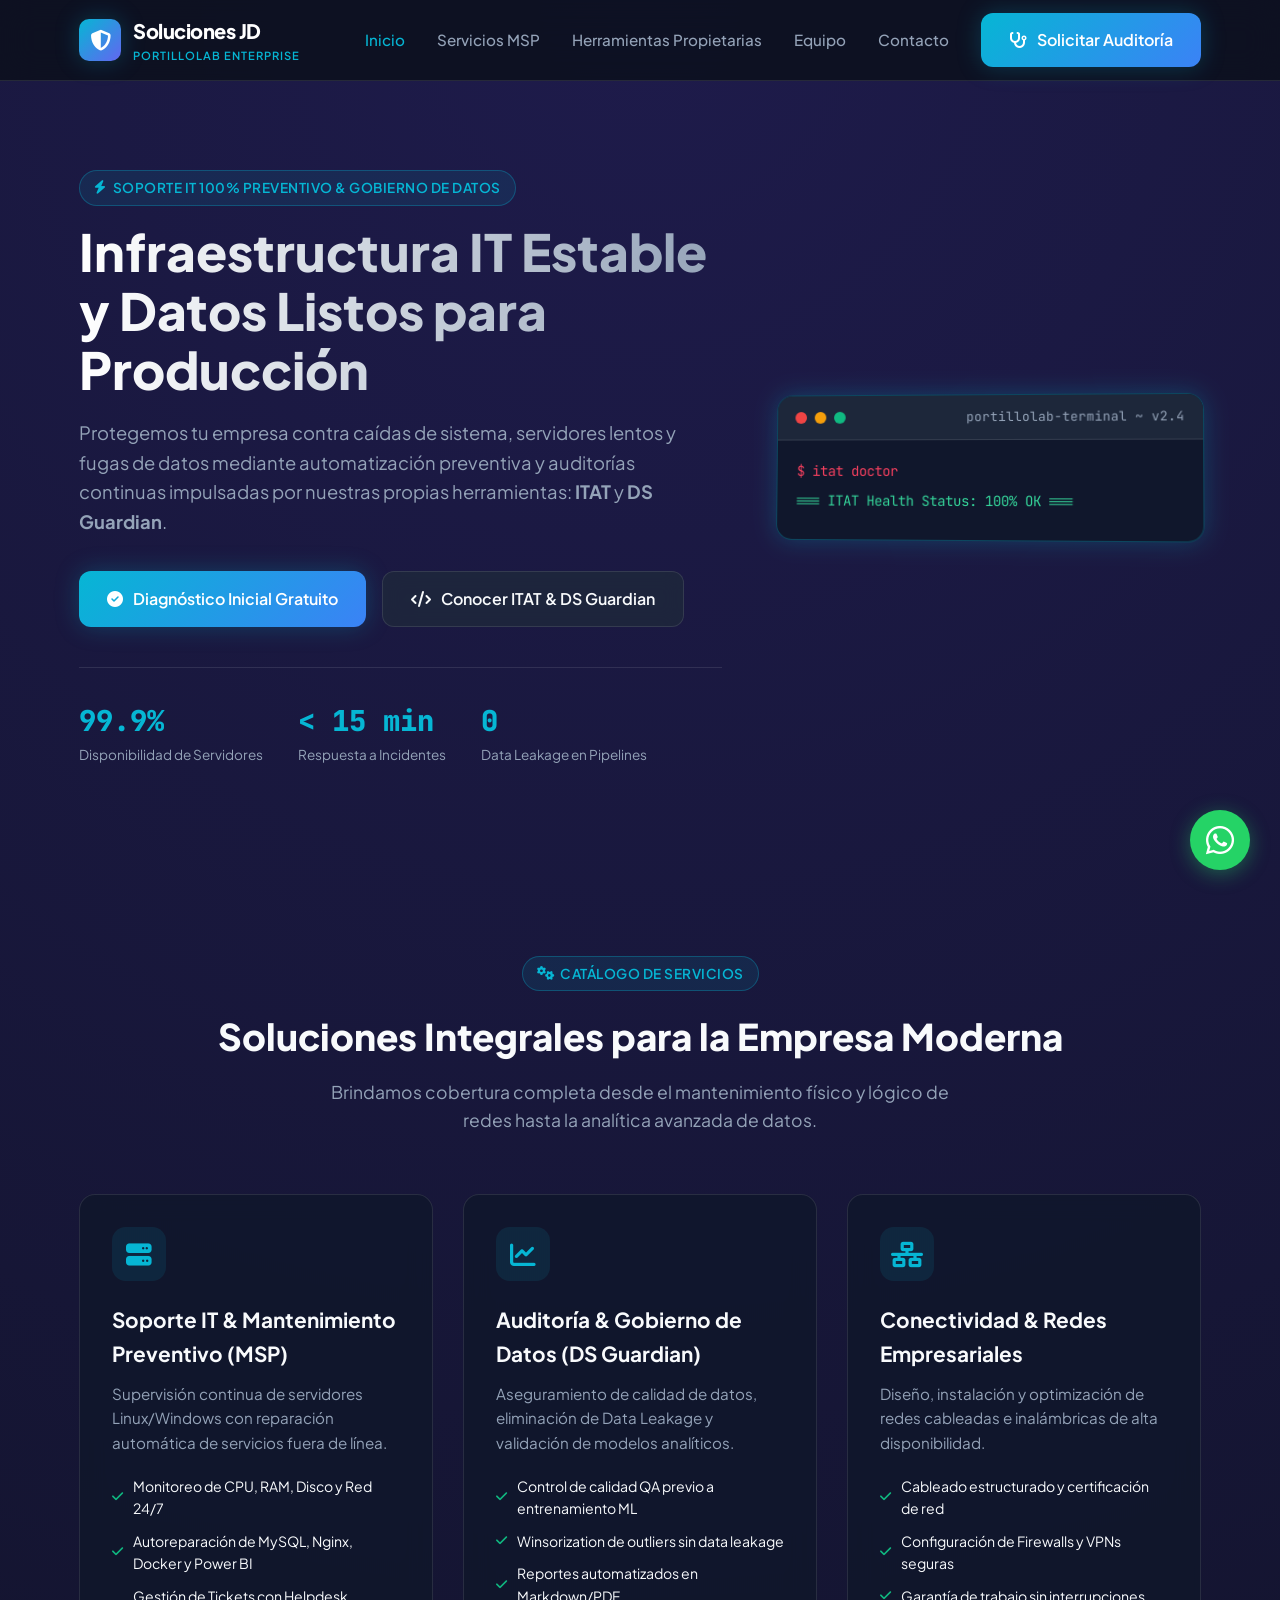
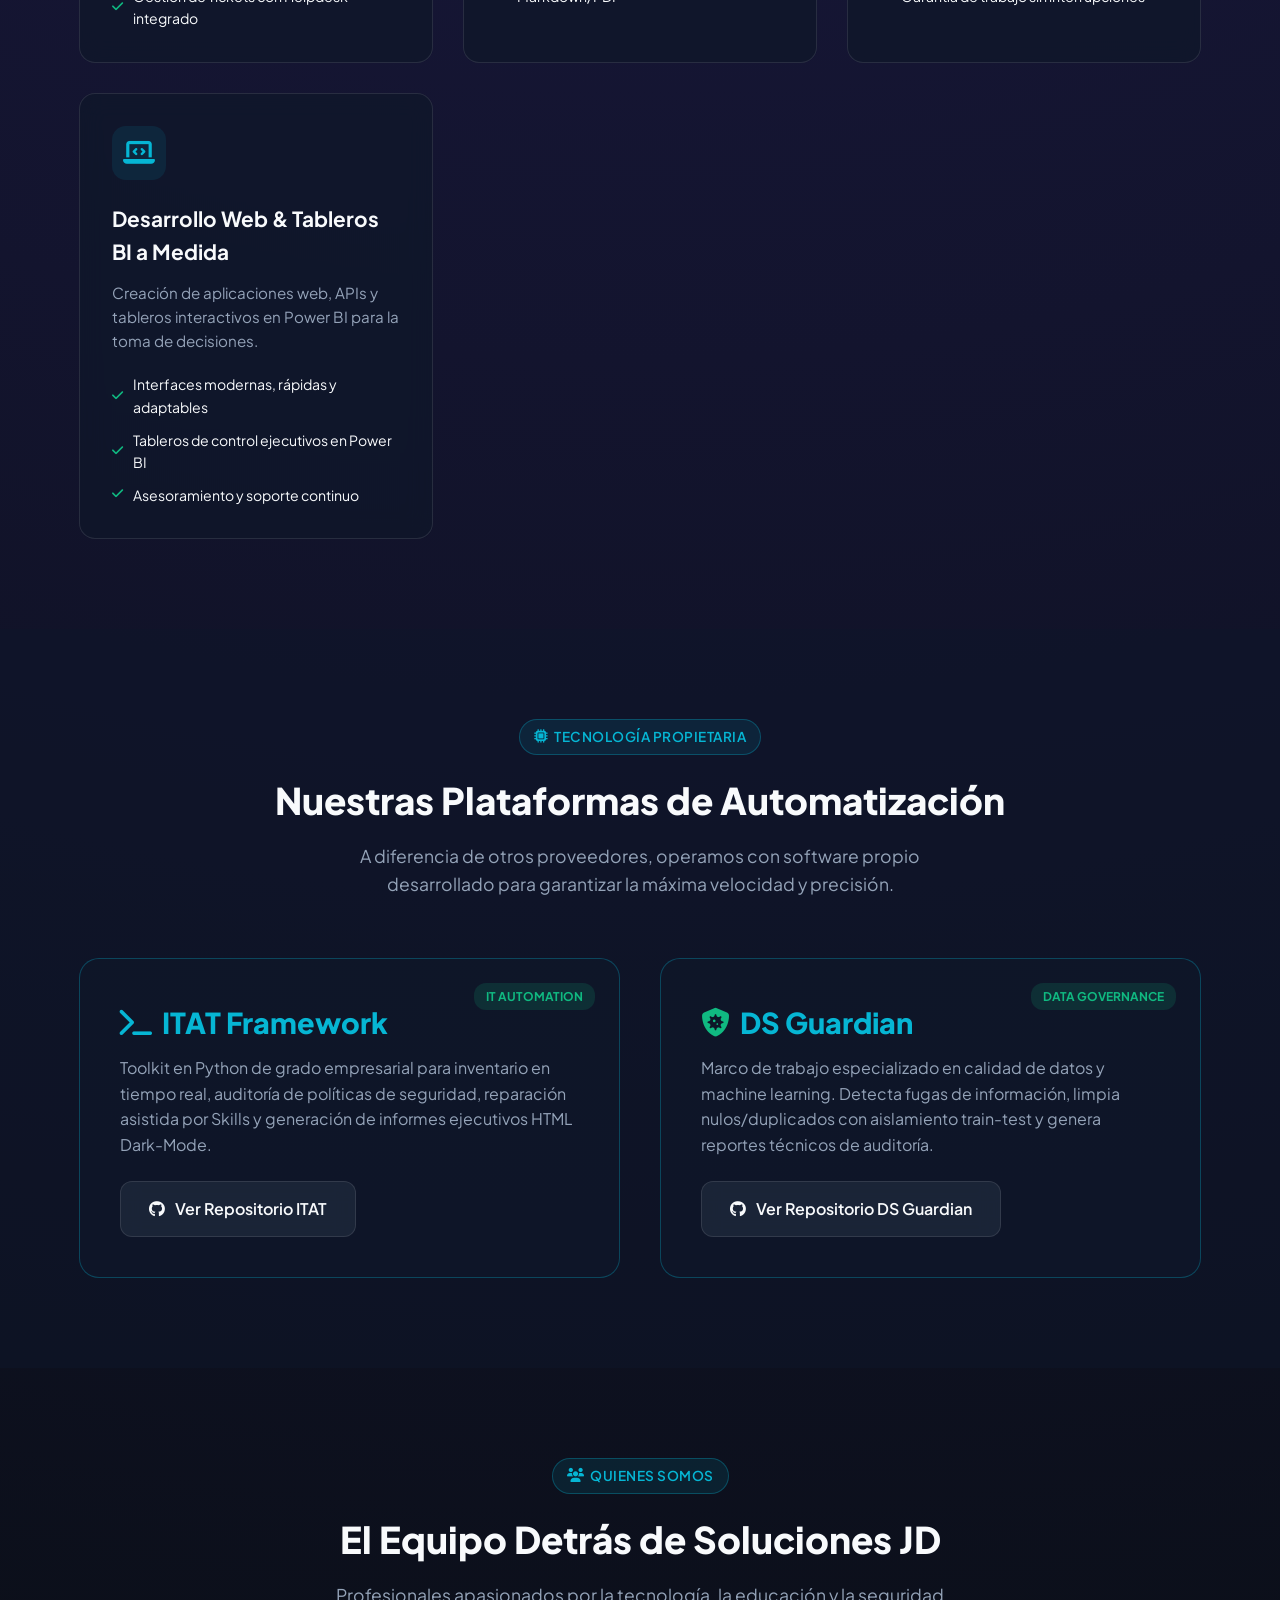
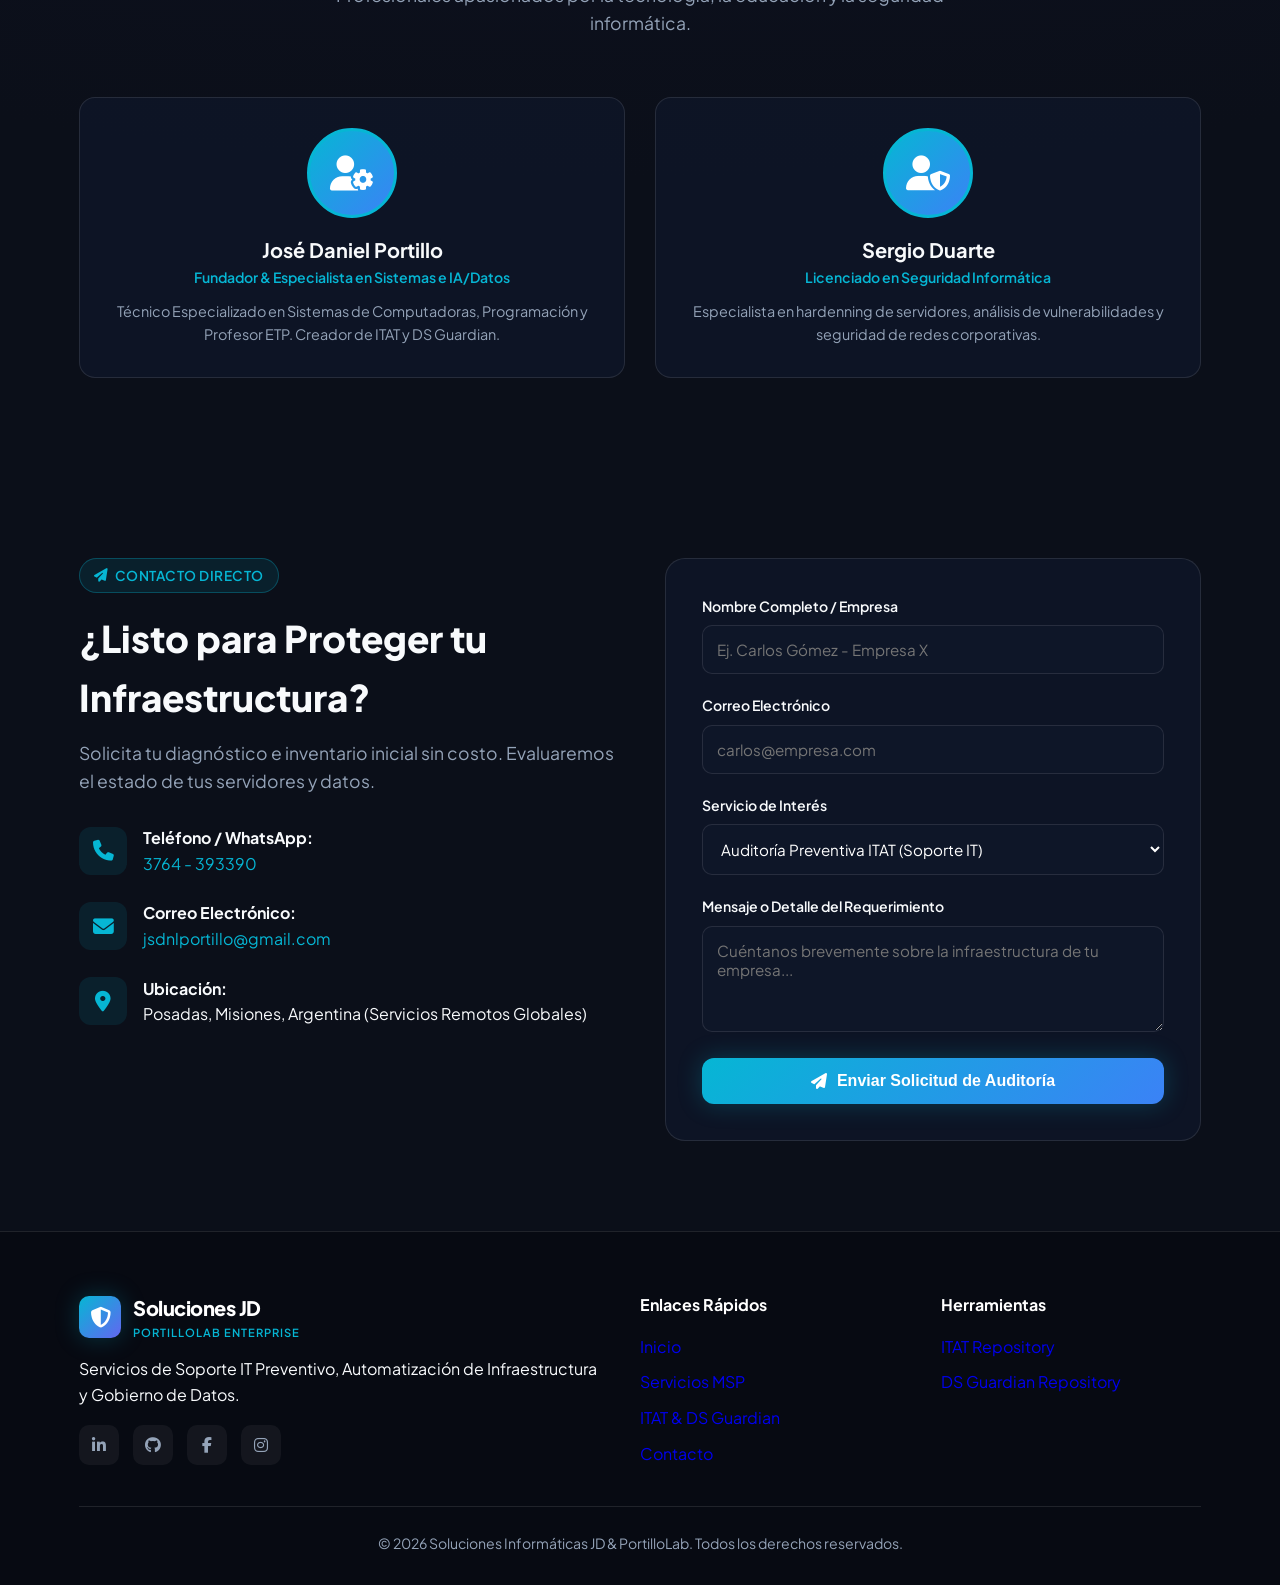
==== index.html @ 39106013 "feat: complete modern redesign for Soluciones JD & PortilloLab featuring ITAT & DS Guardian" ====
<!DOCTYPE html>
<html lang="es">

<head>
  <meta charset="utf-8">
  <meta name="viewport" content="width=device-width, initial-scale=1.0">
  <title>Soluciones Informáticas JD & PortilloLab | Soporte IT, Automatización y Datos</title>
  <meta name="description" content="Servicios profesionales de soporte IT preventivo, auditoría de infraestructura y gobierno de datos. Creadores de ITAT y DS Guardian.">
  <link rel="icon" type="image/x-icon" href="favicon_1.ico">
  <link rel="stylesheet" href="https://cdnjs.cloudflare.com/ajax/libs/font-awesome/6.5.1/css/all.min.css">
  <link rel="stylesheet" href="style.css">
  <script src="main.js" defer></script>
</head>

<body>

  <!-- Header & Glass Navigation -->
  <header>
    <div class="container nav-container">
      <a href="#" class="logo" id="logoLink">
        <div class="logo-icon"><i class="fa-solid fa-shield-halved"></i></div>
        <div class="logo-text">
          <span class="logo-title">Soluciones JD</span>
          <span class="logo-subtitle">PortilloLab Enterprise</span>
        </div>
      </a>

      <button class="nav-toggle" id="navToggle" aria-label="Abrir Menú">
        <i class="fa-solid fa-bars"></i>
      </button>

      <ul class="nav-menu" id="navMenu">
        <li><a href="#inicio" class="nav-link active" id="navInicio">Inicio</a></li>
        <li><a href="#servicios" class="nav-link" id="navServicios">Servicios MSP</a></li>
        <li><a href="#herramientas" class="nav-link" id="navHerramientas">Herramientas Propietarias</a></li>
        <li><a href="#nosotros" class="nav-link" id="navNosotros">Equipo</a></li>
        <li><a href="#contacto" class="nav-link" id="navContacto">Contacto</a></li>
        <li><a href="#contacto" class="btn btn-primary" id="navCTA"><i class="fa-solid fa-stethoscope"></i> Solicitar Auditoría</a></li>
      </ul>
    </div>
  </header>

  <!-- Hero Section -->
  <section id="inicio" class="hero">
    <div class="container hero-grid">
      <div>
        <div class="badge"><i class="fa-solid fa-bolt"></i> Soporte IT 100% Preventivo & Gobierno de Datos</div>
        <h1 class="hero-title">Infraestructura IT Estable y Datos Listos para Producción</h1>
        <p class="hero-subtitle">
          Protegemos tu empresa contra caídas de sistema, servidores lentos y fugas de datos mediante automatización preventiva y auditorías continuas impulsadas por nuestras propias herramientas: <strong>ITAT</strong> y <strong>DS Guardian</strong>.
        </p>

        <div class="hero-cta">
          <a href="#contacto" class="btn btn-primary" id="heroBtnAudit">
            <i class="fa-solid fa-circle-check"></i> Diagnóstico Inicial Gratuito
          </a>
          <a href="#herramientas" class="btn btn-secondary" id="heroBtnTools">
            <i class="fa-solid fa-code"></i> Conocer ITAT & DS Guardian
          </a>
        </div>

        <div class="hero-stats">
          <div class="stat-item">
            <span class="stat-number">99.9%</span>
            <span class="stat-label">Disponibilidad de Servidores</span>
          </div>
          <div class="stat-item">
            <span class="stat-number">&lt; 15 min</span>
            <span class="stat-label">Respuesta a Incidentes</span>
          </div>
          <div class="stat-item">
            <span class="stat-number">0</span>
            <span class="stat-label">Data Leakage en Pipelines</span>
          </div>
        </div>
      </div>

      <!-- Live Terminal / Console Card Preview -->
      <div class="console-card">
        <div class="console-header">
          <div class="console-btn btn-red"></div>
          <div class="console-btn btn-yellow"></div>
          <div class="console-btn btn-green"></div>
          <span class="console-title">portillolab-terminal ~ v2.4</span>
        </div>
        <div class="console-body" id="consoleBody">
          <!-- Dynamic Terminal Content via main.js -->
        </div>
      </div>
    </div>
  </section>

  <!-- Services Section -->
  <section id="servicios" class="section">
    <div class="container">
      <div class="section-header text-center">
        <div class="badge"><i class="fa-solid fa-gears"></i> Catálogo de Servicios</div>
        <h2 class="section-title">Soluciones Integrales para la Empresa Moderna</h2>
        <p class="section-subtitle">Brindamos cobertura completa desde el mantenimiento físico y lógico de redes hasta la analítica avanzada de datos.</p>
      </div>

      <div class="services-grid">
        <!-- Service 1 -->
        <div class="service-card" id="cardMSP">
          <div class="service-icon"><i class="fa-solid fa-server"></i></div>
          <h3 class="service-title">Soporte IT & Mantenimiento Preventivo (MSP)</h3>
          <p class="service-desc">Supervisión continua de servidores Linux/Windows con reparación automática de servicios fuera de línea.</p>
          <ul class="service-features">
            <li><i class="fa-solid fa-check"></i> Monitoreo de CPU, RAM, Disco y Red 24/7</li>
            <li><i class="fa-solid fa-check"></i> Autoreparación de MySQL, Nginx, Docker y Power BI</li>
            <li><i class="fa-solid fa-check"></i> Gestión de Tickets con Helpdesk integrado</li>
          </ul>
        </div>

        <!-- Service 2 -->
        <div class="service-card" id="cardData">
          <div class="service-icon"><i class="fa-solid fa-chart-line"></i></div>
          <h3 class="service-title">Auditoría & Gobierno de Datos (DS Guardian)</h3>
          <p class="service-desc">Aseguramiento de calidad de datos, eliminación de Data Leakage y validación de modelos analíticos.</p>
          <ul class="service-features">
            <li><i class="fa-solid fa-check"></i> Control de calidad QA previo a entrenamiento ML</li>
            <li><i class="fa-solid fa-check"></i> Winsorization de outliers sin data leakage</li>
            <li><i class="fa-solid fa-check"></i> Reportes automatizados en Markdown/PDF</li>
          </ul>
        </div>

        <!-- Service 3 -->
        <div class="service-card" id="cardNet">
          <div class="service-icon"><i class="fa-solid fa-network-wired"></i></div>
          <h3 class="service-title">Conectividad & Redes Empresariales</h3>
          <p class="service-desc">Diseño, instalación y optimización de redes cableadas e inalámbricas de alta disponibilidad.</p>
          <ul class="service-features">
            <li><i class="fa-solid fa-check"></i> Cableado estructurado y certificación de red</li>
            <li><i class="fa-solid fa-check"></i> Configuración de Firewalls y VPNs seguras</li>
            <li><i class="fa-solid fa-check"></i> Garantía de trabajo sin interrupciones</li>
          </ul>
        </div>

        <!-- Service 4 -->
        <div class="service-card" id="cardDev">
          <div class="service-icon"><i class="fa-solid fa-laptop-code"></i></div>
          <h3 class="service-title">Desarrollo Web & Tableros BI a Medida</h3>
          <p class="service-desc">Creación de aplicaciones web, APIs y tableros interactivos en Power BI para la toma de decisiones.</p>
          <ul class="service-features">
            <li><i class="fa-solid fa-check"></i> Interfaces modernas, rápidas y adaptables</li>
            <li><i class="fa-solid fa-check"></i> Tableros de control ejecutivos en Power BI</li>
            <li><i class="fa-solid fa-check"></i> Asesoramiento y soporte continuo</li>
          </ul>
        </div>
      </div>
    </div>
  </section>

  <!-- Frameworks / Proprietary Tools Showcase -->
  <section id="herramientas" class="section tools-showcase">
    <div class="container">
      <div class="section-header text-center">
        <div class="badge"><i class="fa-solid fa-microchip"></i> Tecnología Propietaria</div>
        <h2 class="section-title">Nuestras Plataformas de Automatización</h2>
        <p class="section-subtitle">A diferencia de otros proveedores, operamos con software propio desarrollado para garantizar la máxima velocidad y precisión.</p>
      </div>

      <div class="tools-grid">
        <!-- Tool 1: ITAT -->
        <div class="tool-box" id="boxITAT">
          <span class="tool-badge">IT Automation</span>
          <h3 class="tool-title"><i class="fa-solid fa-terminal text-cyan"></i> ITAT Framework</h3>
          <p class="tool-desc">Toolkit en Python de grado empresarial para inventario en tiempo real, auditoría de políticas de seguridad, reparación asistida por Skills y generación de informes ejecutivos HTML Dark-Mode.</p>
          <a href="https://github.com/PortilloLab/it-automation-toolkit" target="_blank" class="btn btn-secondary" id="btnGithubITAT">
            <i class="fa-brands fa-github"></i> Ver Repositorio ITAT
          </a>
        </div>

        <!-- Tool 2: DS Guardian -->
        <div class="tool-box" id="boxDSGuardian">
          <span class="tool-badge">Data Governance</span>
          <h3 class="tool-title"><i class="fa-solid fa-shield-virus text-emerald"></i> DS Guardian</h3>
          <p class="tool-desc">Marco de trabajo especializado en calidad de datos y machine learning. Detecta fugas de información, limpia nulos/duplicados con aislamiento train-test y genera reportes técnicos de auditoría.</p>
          <a href="https://github.com/PortilloLab/ds_guardian" target="_blank" class="btn btn-secondary" id="btnGithubDSG">
            <i class="fa-brands fa-github"></i> Ver Repositorio DS Guardian
          </a>
        </div>
      </div>
    </div>
  </section>

  <!-- Team Section -->
  <section id="nosotros" class="section">
    <div class="container">
      <div class="section-header text-center">
        <div class="badge"><i class="fa-solid fa-users"></i> Quienes Somos</div>
        <h2 class="section-title">El Equipo Detrás de Soluciones JD</h2>
        <p class="section-subtitle">Profesionales apasionados por la tecnología, la educación y la seguridad informática.</p>
      </div>

      <div class="team-grid">
        <!-- Member 1 -->
        <div class="team-card" id="teamJose">
          <div class="team-avatar"><i class="fa-solid fa-user-gear"></i></div>
          <h3 class="team-name">José Daniel Portillo</h3>
          <p class="team-role">Fundador & Especialista en Sistemas e IA/Datos</p>
          <p class="team-bio">Técnico Especializado en Sistemas de Computadoras, Programación y Profesor ETP. Creador de ITAT y DS Guardian.</p>
        </div>

        <!-- Member 2 -->
        <div class="team-card" id="teamSergio">
          <div class="team-avatar"><i class="fa-solid fa-user-shield"></i></div>
          <h3 class="team-name">Sergio Duarte</h3>
          <p class="team-role">Licenciado en Seguridad Informática</p>
          <p class="team-bio">Especialista en hardenning de servidores, análisis de vulnerabilidades y seguridad de redes corporativas.</p>
        </div>
      </div>
    </div>
  </section>

  <!-- Contact Section -->
  <section id="contacto" class="section">
    <div class="container">
      <div class="contact-grid">
        <div>
          <div class="badge"><i class="fa-solid fa-paper-plane"></i> Contacto Directo</div>
          <h2 class="section-title">¿Listo para Proteger tu Infraestructura?</h2>
          <p class="section-subtitle" style="text-align: left;">Solicita tu diagnóstico e inventario inicial sin costo. Evaluaremos el estado de tus servidores y datos.</p>

          <div class="contact-info-list">
            <div class="contact-info-item">
              <div class="contact-icon"><i class="fa-solid fa-phone"></i></div>
              <div>
                <strong>Teléfono / WhatsApp:</strong>
                <p class="text-cyan">3764 - 393390</p>
              </div>
            </div>

            <div class="contact-info-item">
              <div class="contact-icon"><i class="fa-solid fa-envelope"></i></div>
              <div>
                <strong>Correo Electrónico:</strong>
                <p class="text-cyan">jsdnlportillo@gmail.com</p>
              </div>
            </div>

            <div class="contact-info-item">
              <div class="contact-icon"><i class="fa-solid fa-location-dot"></i></div>
              <div>
                <strong>Ubicación:</strong>
                <p class="text-muted">Posadas, Misiones, Argentina (Servicios Remotos Globales)</p>
              </div>
            </div>
          </div>
        </div>

        <!-- Contact Form -->
        <div class="contact-form">
          <form id="auditForm">
            <div class="form-group">
              <label for="formName" class="form-label">Nombre Completo / Empresa</label>
              <input type="text" id="formName" class="form-input" placeholder="Ej. Carlos Gómez - Empresa X" required>
            </div>

            <div class="form-group">
              <label for="formEmail" class="form-label">Correo Electrónico</label>
              <input type="email" id="formEmail" class="form-input" placeholder="carlos@empresa.com" required>
            </div>

            <div class="form-group">
              <label for="formService" class="form-label">Servicio de Interés</label>
              <select id="formService" class="form-select">
                <option value="Auditoría Preventiva ITAT">Auditoría Preventiva ITAT (Soporte IT)</option>
                <option value="Auditoría de Datos DS Guardian">Auditoría & Gobierno de Datos (DS Guardian)</option>
                <option value="Conectividad y Redes">Conectividad, Firewalls y Redes</option>
                <option value="Desarrollo Web / Power BI">Desarrollo Web / Tableros Power BI</option>
              </select>
            </div>

            <div class="form-group">
              <label for="formMessage" class="form-label">Mensaje o Detalle del Requerimiento</label>
              <textarea id="formMessage" class="form-textarea" rows="4" placeholder="Cuéntanos brevemente sobre la infraestructura de tu empresa..."></textarea>
            </div>

            <button type="submit" class="btn btn-primary" style="width: 100%;" id="btnSubmitForm">
              <i class="fa-solid fa-paper-plane"></i> Enviar Solicitud de Auditoría
            </button>
            <div id="formResponse" style="display: none;"></div>
          </form>
        </div>
      </div>
    </div>
  </section>

  <!-- Footer -->
  <footer>
    <div class="container">
      <div class="footer-grid">
        <div>
          <div class="logo" style="margin-bottom: 14px;">
            <div class="logo-icon"><i class="fa-solid fa-shield-halved"></i></div>
            <div class="logo-text">
              <span class="logo-title">Soluciones JD</span>
              <span class="logo-subtitle">PortilloLab Enterprise</span>
            </div>
          </div>
          <p class="text-muted">Servicios de Soporte IT Preventivo, Automatización de Infraestructura y Gobierno de Datos.</p>
          <div class="footer-socials">
            <a href="https://www.linkedin.com/in/jos%C3%A9-daniel-portillo-84657025/" target="_blank" class="social-btn" aria-label="LinkedIn"><i class="fa-brands fa-linkedin-in"></i></a>
            <a href="https://github.com/PortilloLab" target="_blank" class="social-btn" aria-label="GitHub"><i class="fa-brands fa-github"></i></a>
            <a href="https://www.facebook.com/harsoftec/" target="_blank" class="social-btn" aria-label="Facebook"><i class="fa-brands fa-facebook-f"></i></a>
            <a href="https://www.instagram.com/#reactivated" target="_blank" class="social-btn" aria-label="Instagram"><i class="fa-brands fa-instagram"></i></a>
          </div>
        </div>

        <div>
          <h4 style="color: #fff; margin-bottom: 16px;">Enlaces Rápidos</h4>
          <ul style="list-style: none; display: flex; flex-direction: column; gap: 10px;">
            <li><a href="#inicio" class="text-muted" style="text-decoration: none;">Inicio</a></li>
            <li><a href="#servicios" class="text-muted" style="text-decoration: none;">Servicios MSP</a></li>
            <li><a href="#herramientas" class="text-muted" style="text-decoration: none;">ITAT & DS Guardian</a></li>
            <li><a href="#contacto" class="text-muted" style="text-decoration: none;">Contacto</a></li>
          </ul>
        </div>

        <div>
          <h4 style="color: #fff; margin-bottom: 16px;">Herramientas</h4>
          <ul style="list-style: none; display: flex; flex-direction: column; gap: 10px;">
            <li><a href="https://github.com/PortilloLab/it-automation-toolkit" target="_blank" class="text-muted" style="text-decoration: none;">ITAT Repository</a></li>
            <li><a href="https://github.com/PortilloLab/ds_guardian" target="_blank" class="text-muted" style="text-decoration: none;">DS Guardian Repository</a></li>
          </ul>
        </div>
      </div>

      <div class="footer-bottom">
        <p>&copy; 2026 Soluciones Informáticas JD & PortilloLab. Todos los derechos reservados.</p>
      </div>
    </div>
  </footer>

  <!-- Floating WhatsApp Button -->
  <a href="https://api.whatsapp.com/send?phone=543764393390&text=Hola!%20Me%20interesa%20solicitar%20un%20diagn%C3%B3stico%20de%20infraestructura%20IT" target="_blank" class="whatsapp-float" aria-label="Contacto WhatsApp" id="floatWhatsApp">
    <i class="fa-brands fa-whatsapp"></i>
  </a>

</body>

</html>
---- style.css ----
/* ==========================================================================
   Soluciones Informáticas JD / PortilloLab - Main Stylesheet
   Modern Glassmorphism & Dark Tech Theme (2026 Edition)
   ========================================================================== */

@import url('https://fonts.googleapis.com/css2?family=Plus+Jakarta+Sans:wght@300;400;500;600;700;800&family=JetBrains+Mono:wght@400;500&display=swap');

:root {
  --bg-dark: #0b0f19;
  --bg-card: rgba(15, 23, 42, 0.75);
  --bg-card-hover: rgba(30, 41, 59, 0.85);
  --accent-cyan: #06b6d4;
  --accent-blue: #3b82f6;
  --accent-indigo: #6366f1;
  --accent-emerald: #10b981;
  --text-main: #f8fafc;
  --text-muted: #94a3b8;
  --border-light: rgba(255, 255, 255, 0.1);
  --border-cyan: rgba(6, 182, 212, 0.3);
  --glow-cyan: 0 0 25px rgba(6, 182, 212, 0.25);
  --glow-blue: 0 0 25px rgba(59, 130, 246, 0.25);
  --font-main: 'Plus Jakarta Sans', -apple-system, BlinkMacSystemFont, sans-serif;
  --font-mono: 'JetBrains Mono', monospace;
}

* {
  margin: 0;
  padding: 0;
  box-sizing: border-box;
}

html {
  scroll-behavior: smooth;
  font-family: var(--font-main);
  background-color: var(--bg-dark);
  color: var(--text-main);
  line-height: 1.6;
}

body {
  overflow-x: hidden;
  background: radial-gradient(circle at 50% 0%, #1e1b4b 0%, #0b0f19 70%);
  min-height: 100vh;
}

/* Custom Scrollbar */
::-webkit-scrollbar {
  width: 8px;
}
::-webkit-scrollbar-track {
  background: var(--bg-dark);
}
::-webkit-scrollbar-thumb {
  background: #334155;
  border-radius: 4px;
}
::-webkit-scrollbar-thumb:hover {
  background: var(--accent-cyan);
}

/* Utility Layout Containers */
.container {
  width: 90%;
  max-width: 1200px;
  margin: 0 auto;
  padding: 0 15px;
}

.section {
  padding: 90px 0;
}

.text-center { text-align: center; }
.text-cyan { color: var(--accent-cyan); }
.text-emerald { color: var(--accent-emerald); }

.badge {
  display: inline-flex;
  align-items: center;
  gap: 6px;
  padding: 6px 14px;
  background: rgba(6, 182, 212, 0.1);
  border: 1px solid var(--border-cyan);
  border-radius: 20px;
  color: var(--accent-cyan);
  font-size: 0.85rem;
  font-weight: 600;
  letter-spacing: 0.5px;
  text-transform: uppercase;
  margin-bottom: 16px;
}

/* Buttons */
.btn {
  display: inline-flex;
  align-items: center;
  justify-content: center;
  gap: 10px;
  padding: 14px 28px;
  border-radius: 12px;
  font-size: 1rem;
  font-weight: 600;
  text-decoration: none;
  transition: all 0.3s cubic-bezier(0.4, 0, 0.2, 1);
  cursor: pointer;
  border: none;
}

.btn-primary {
  background: linear-gradient(135deg, var(--accent-cyan) 0%, var(--accent-blue) 100%);
  color: #fff;
  box-shadow: var(--glow-cyan);
}

.btn-primary:hover {
  transform: translateY(-2px);
  box-shadow: 0 0 35px rgba(6, 182, 212, 0.45);
}

.btn-secondary {
  background: rgba(30, 41, 59, 0.8);
  color: var(--text-main);
  border: 1px solid var(--border-light);
  backdrop-filter: blur(10px);
}

.btn-secondary:hover {
  background: rgba(51, 65, 85, 0.9);
  border-color: var(--accent-cyan);
  color: var(--accent-cyan);
  transform: translateY(-2px);
}

/* Header & Glass Navigation */
header {
  position: fixed;
  top: 0;
  left: 0;
  width: 100%;
  z-index: 1000;
  background: rgba(11, 15, 25, 0.8);
  backdrop-filter: blur(16px);
  border-bottom: 1px solid var(--border-light);
  transition: all 0.3s ease;
}

.nav-container {
  display: flex;
  justify-content: space-between;
  align-items: center;
  height: 80px;
}

.logo {
  display: flex;
  align-items: center;
  gap: 12px;
  text-decoration: none;
}

.logo-icon {
  width: 42px;
  height: 42px;
  background: linear-gradient(135deg, var(--accent-cyan), var(--accent-indigo));
  border-radius: 10px;
  display: flex;
  align-items: center;
  justify-content: center;
  color: #fff;
  font-size: 1.3rem;
  box-shadow: var(--glow-cyan);
}

.logo-text {
  display: flex;
  flex-direction: column;
}

.logo-title {
  font-size: 1.25rem;
  font-weight: 800;
  color: #fff;
  letter-spacing: -0.5px;
}

.logo-subtitle {
  font-size: 0.7rem;
  color: var(--accent-cyan);
  font-weight: 600;
  letter-spacing: 1px;
  text-transform: uppercase;
}

.nav-menu {
  display: flex;
  align-items: center;
  gap: 32px;
  list-style: none;
}

.nav-link {
  color: var(--text-muted);
  text-decoration: none;
  font-weight: 500;
  font-size: 0.95rem;
  transition: color 0.3s ease;
}

.nav-link:hover, .nav-link.active {
  color: var(--accent-cyan);
}

.nav-toggle {
  display: none;
  background: none;
  border: none;
  color: #fff;
  font-size: 1.5rem;
  cursor: pointer;
}

/* Hero Section */
.hero {
  padding-top: 170px;
  padding-bottom: 100px;
  position: relative;
}

.hero-grid {
  display: grid;
  grid-template-columns: 1.2fr 0.8fr;
  gap: 50px;
  align-items: center;
}

.hero-title {
  font-size: 3.2rem;
  font-weight: 800;
  line-height: 1.15;
  margin-bottom: 20px;
  background: linear-gradient(to right, #ffffff, #94a3b8);
  -webkit-background-clip: text;
  -webkit-text-fill-color: transparent;
}

.hero-subtitle {
  font-size: 1.15rem;
  color: var(--text-muted);
  margin-bottom: 35px;
  max-width: 600px;
}

.hero-cta {
  display: flex;
  gap: 16px;
  flex-wrap: wrap;
  margin-bottom: 40px;
}

.hero-stats {
  display: flex;
  gap: 35px;
  border-top: 1px solid var(--border-light);
  padding-top: 30px;
}

.stat-item {
  display: flex;
  flex-direction: column;
}

.stat-number {
  font-size: 1.8rem;
  font-weight: 800;
  color: var(--accent-cyan);
  font-family: var(--font-mono);
}

.stat-label {
  font-size: 0.85rem;
  color: var(--text-muted);
}

/* Hero Code/Console Card */
.console-card {
  background: rgba(15, 23, 42, 0.9);
  border: 1px solid var(--border-cyan);
  border-radius: 16px;
  overflow: hidden;
  box-shadow: var(--glow-cyan);
  transform: perspective(1000px) rotateY(-5deg) rotateX(2deg);
  transition: transform 0.5s ease;
}

.console-card:hover {
  transform: perspective(1000px) rotateY(0deg) rotateX(0deg);
}

.console-header {
  background: rgba(30, 41, 59, 0.9);
  padding: 12px 18px;
  display: flex;
  align-items: center;
  gap: 8px;
  border-bottom: 1px solid var(--border-light);
}

.console-btn {
  width: 12px;
  height: 12px;
  border-radius: 50%;
}
.btn-red { background: #ef4444; }
.btn-yellow { background: #f59e0b; }
.btn-green { background: #10b981; }

.console-title {
  font-size: 0.8rem;
  color: var(--text-muted);
  font-family: var(--font-mono);
  margin-left: auto;
}

.console-body {
  padding: 20px;
  font-family: var(--font-mono);
  font-size: 0.88rem;
  color: #38bdf8;
  line-height: 1.7;
}

.console-line { margin-bottom: 6px; }
.console-cmd { color: #f43f5e; }
.console-success { color: #34d399; }
.console-info { color: #fbbf24; }

/* Services Grid Section */
.section-header {
  margin-bottom: 60px;
}

.section-title {
  font-size: 2.3rem;
  font-weight: 800;
  margin-bottom: 12px;
}

.section-subtitle {
  color: var(--text-muted);
  font-size: 1.1rem;
  max-width: 650px;
  margin: 0 auto;
}

.services-grid {
  display: grid;
  grid-template-columns: repeat(auto-fit, minmax(280px, 1fr));
  gap: 30px;
}

.service-card {
  background: var(--bg-card);
  border: 1px solid var(--border-light);
  border-radius: 16px;
  padding: 32px;
  backdrop-filter: blur(12px);
  transition: all 0.3s ease;
  position: relative;
  overflow: hidden;
}

.service-card::before {
  content: '';
  position: absolute;
  top: 0;
  left: 0;
  width: 100%;
  height: 3px;
  background: linear-gradient(90deg, var(--accent-cyan), var(--accent-blue));
  opacity: 0;
  transition: opacity 0.3s ease;
}

.service-card:hover {
  transform: translateY(-8px);
  background: var(--bg-card-hover);
  border-color: var(--border-cyan);
  box-shadow: var(--glow-cyan);
}

.service-card:hover::before {
  opacity: 1;
}

.service-icon {
  width: 54px;
  height: 54px;
  background: rgba(6, 182, 212, 0.1);
  border-radius: 14px;
  display: flex;
  align-items: center;
  justify-content: center;
  font-size: 1.6rem;
  color: var(--accent-cyan);
  margin-bottom: 22px;
}

.service-title {
  font-size: 1.3rem;
  font-weight: 700;
  margin-bottom: 12px;
}

.service-desc {
  color: var(--text-muted);
  font-size: 0.95rem;
  margin-bottom: 20px;
}

.service-features {
  list-style: none;
  display: flex;
  flex-direction: column;
  gap: 10px;
}

.service-features li {
  display: flex;
  align-items: center;
  gap: 10px;
  font-size: 0.88rem;
  color: var(--text-main);
}

.service-features i {
  color: var(--accent-emerald);
  font-size: 0.8rem;
}

/* Framework / Tools Showcase */
.tools-showcase {
  background: rgba(15, 23, 42, 0.5);
  border-y: 1px solid var(--border-light);
}

.tools-grid {
  display: grid;
  grid-template-columns: 1fr 1fr;
  gap: 40px;
}

.tool-box {
  background: var(--bg-card);
  border: 1px solid var(--border-cyan);
  border-radius: 20px;
  padding: 40px;
  position: relative;
}

.tool-badge {
  position: absolute;
  top: 24px;
  right: 24px;
  background: rgba(16, 185, 129, 0.15);
  color: var(--accent-emerald);
  padding: 4px 12px;
  border-radius: 12px;
  font-size: 0.75rem;
  font-weight: 700;
  text-transform: uppercase;
}

.tool-title {
  font-size: 1.8rem;
  font-weight: 800;
  color: var(--accent-cyan);
  margin-bottom: 10px;
  display: flex;
  align-items: center;
  gap: 10px;
}

.tool-desc {
  color: var(--text-muted);
  margin-bottom: 24px;
}

/* Team Section */
.team-grid {
  display: grid;
  grid-template-columns: repeat(auto-fit, minmax(280px, 1fr));
  gap: 30px;
}

.team-card {
  background: var(--bg-card);
  border: 1px solid var(--border-light);
  border-radius: 16px;
  padding: 30px;
  text-align: center;
}

.team-avatar {
  width: 90px;
  height: 90px;
  border-radius: 50%;
  background: linear-gradient(135deg, var(--accent-cyan), var(--accent-blue));
  display: flex;
  align-items: center;
  justify-content: center;
  font-size: 2.2rem;
  color: #fff;
  margin: 0 auto 16px auto;
  border: 3px solid var(--accent-cyan);
}

.team-name {
  font-size: 1.25rem;
  font-weight: 700;
}

.team-role {
  color: var(--accent-cyan);
  font-size: 0.88rem;
  font-weight: 600;
  margin-bottom: 12px;
}

.team-bio {
  color: var(--text-muted);
  font-size: 0.9rem;
}

/* Contact Section */
.contact-grid {
  display: grid;
  grid-template-columns: 1fr 1fr;
  gap: 50px;
}

.contact-info-list {
  display: flex;
  flex-direction: column;
  gap: 24px;
  margin-top: 30px;
}

.contact-info-item {
  display: flex;
  align-items: center;
  gap: 16px;
}

.contact-icon {
  width: 48px;
  height: 48px;
  background: rgba(6, 182, 212, 0.1);
  border-radius: 12px;
  display: flex;
  align-items: center;
  justify-content: center;
  color: var(--accent-cyan);
  font-size: 1.3rem;
}

.contact-form {
  background: var(--bg-card);
  border: 1px solid var(--border-light);
  border-radius: 20px;
  padding: 36px;
}

.form-group {
  margin-bottom: 20px;
}

.form-label {
  display: block;
  font-size: 0.88rem;
  font-weight: 600;
  margin-bottom: 8px;
  color: var(--text-main);
}

.form-input, .form-textarea, .form-select {
  width: 100%;
  padding: 14px;
  background: rgba(15, 23, 42, 0.8);
  border: 1px solid var(--border-light);
  border-radius: 10px;
  color: #fff;
  font-family: var(--font-main);
  font-size: 0.95rem;
  transition: border-color 0.3s ease;
}

.form-input:focus, .form-textarea:focus, .form-select:focus {
  outline: none;
  border-color: var(--accent-cyan);
}

/* Footer */
footer {
  background: #070a12;
  border-top: 1px solid var(--border-light);
  padding: 60px 0 30px 0;
}

.footer-grid {
  display: grid;
  grid-template-columns: 2fr 1fr 1fr;
  gap: 40px;
  margin-bottom: 40px;
}

.footer-socials {
  display: flex;
  gap: 14px;
  margin-top: 18px;
}

.social-btn {
  width: 40px;
  height: 40px;
  border-radius: 10px;
  background: rgba(255, 255, 255, 0.05);
  display: flex;
  align-items: center;
  justify-content: center;
  color: var(--text-muted);
  text-decoration: none;
  transition: all 0.3s ease;
}

.social-btn:hover {
  background: var(--accent-cyan);
  color: #fff;
  transform: translateY(-3px);
}

.footer-bottom {
  text-align: center;
  border-top: 1px solid var(--border-light);
  padding-top: 25px;
  color: var(--text-muted);
  font-size: 0.88rem;
}

/* Floating WhatsApp Button */
.whatsapp-float {
  position: fixed;
  bottom: 30px;
  right: 30px;
  width: 60px;
  height: 60px;
  background: #25d366;
  border-radius: 50%;
  display: flex;
  align-items: center;
  justify-content: center;
  color: #fff;
  font-size: 2rem;
  box-shadow: 0 4px 20px rgba(37, 211, 102, 0.4);
  z-index: 999;
  text-decoration: none;
  transition: transform 0.3s ease;
}

.whatsapp-float:hover {
  transform: scale(1.1);
}

/* Responsive Media Queries */
@media (max-width: 992px) {
  .hero-grid, .tools-grid, .contact-grid {
    grid-template-columns: 1fr;
  }
  .hero-title { font-size: 2.5rem; }
  .footer-grid { grid-template-columns: 1fr; }
}

@media (max-width: 768px) {
  .nav-menu {
    display: none;
    position: absolute;
    top: 80px;
    left: 0;
    width: 100%;
    background: var(--bg-dark);
    flex-direction: column;
    padding: 20px;
    border-bottom: 1px solid var(--border-light);
  }
  .nav-menu.active { display: flex; }
  .nav-toggle { display: block; }
}
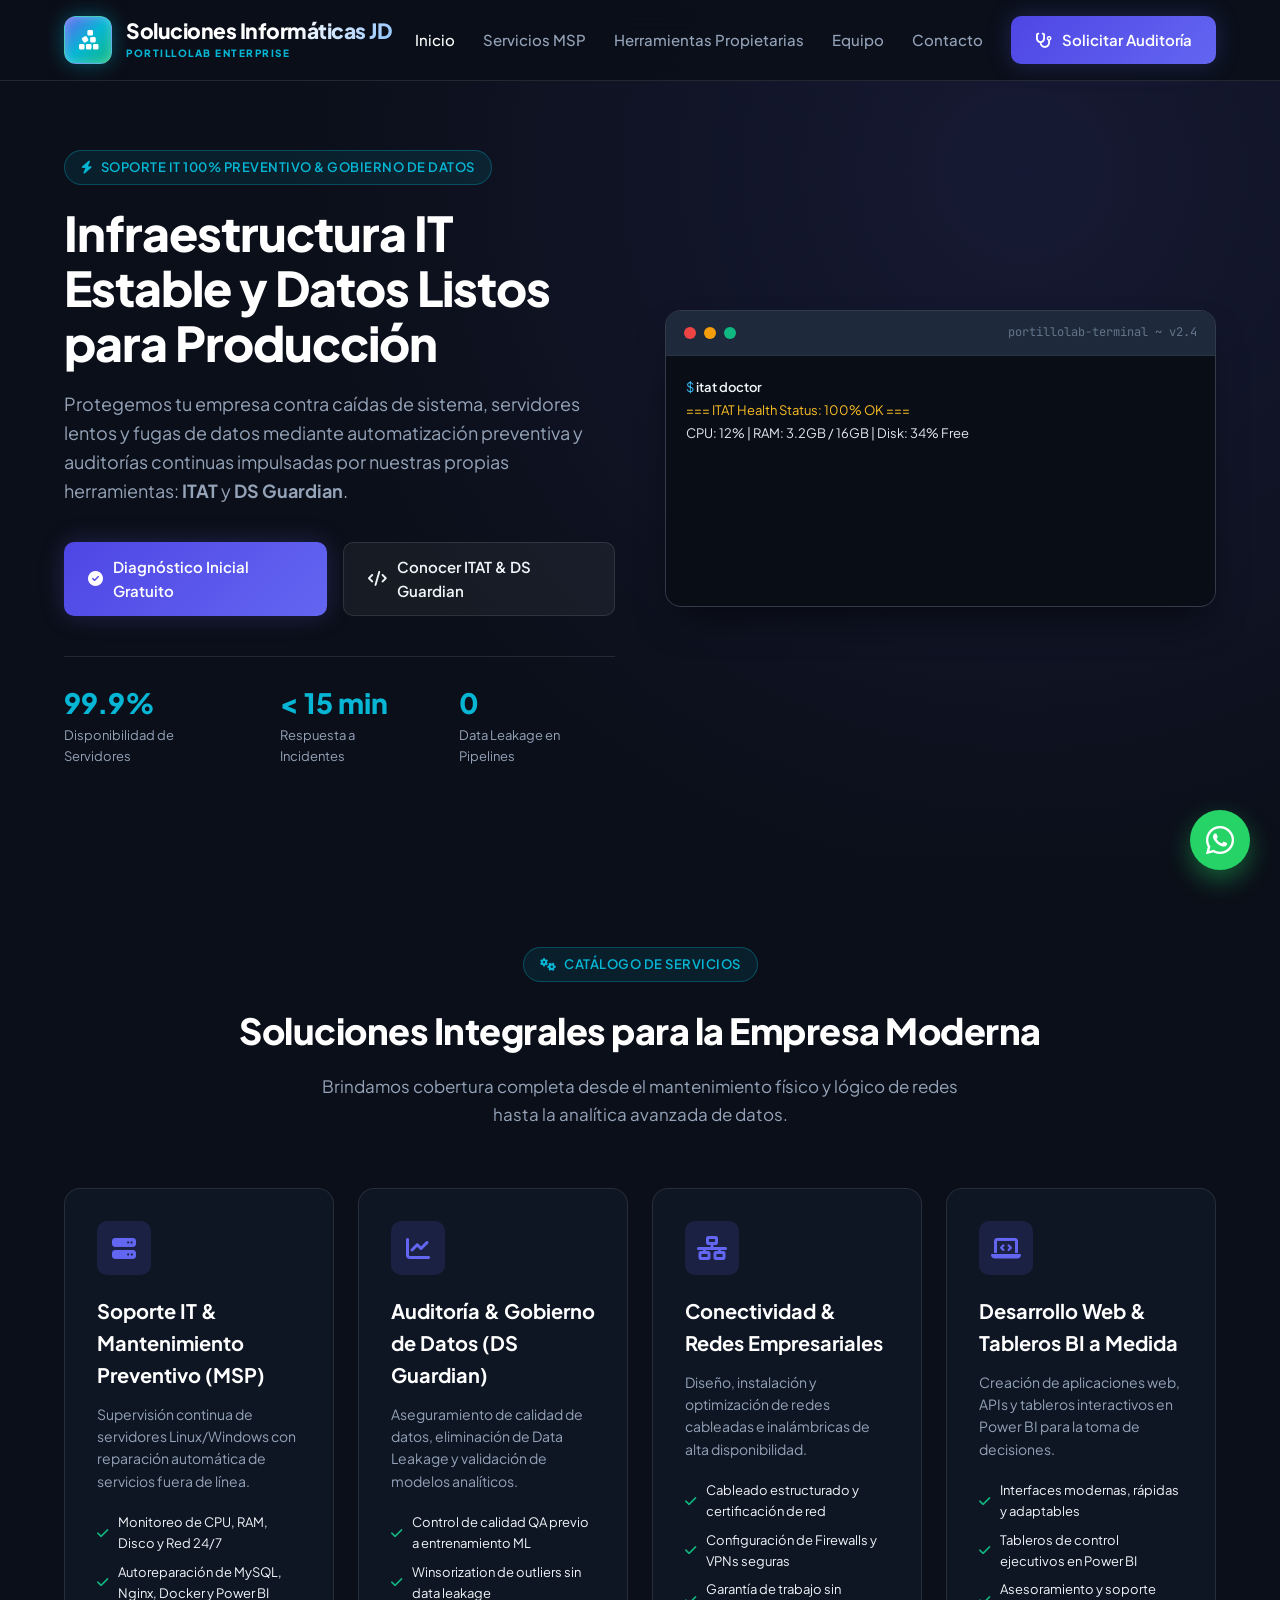
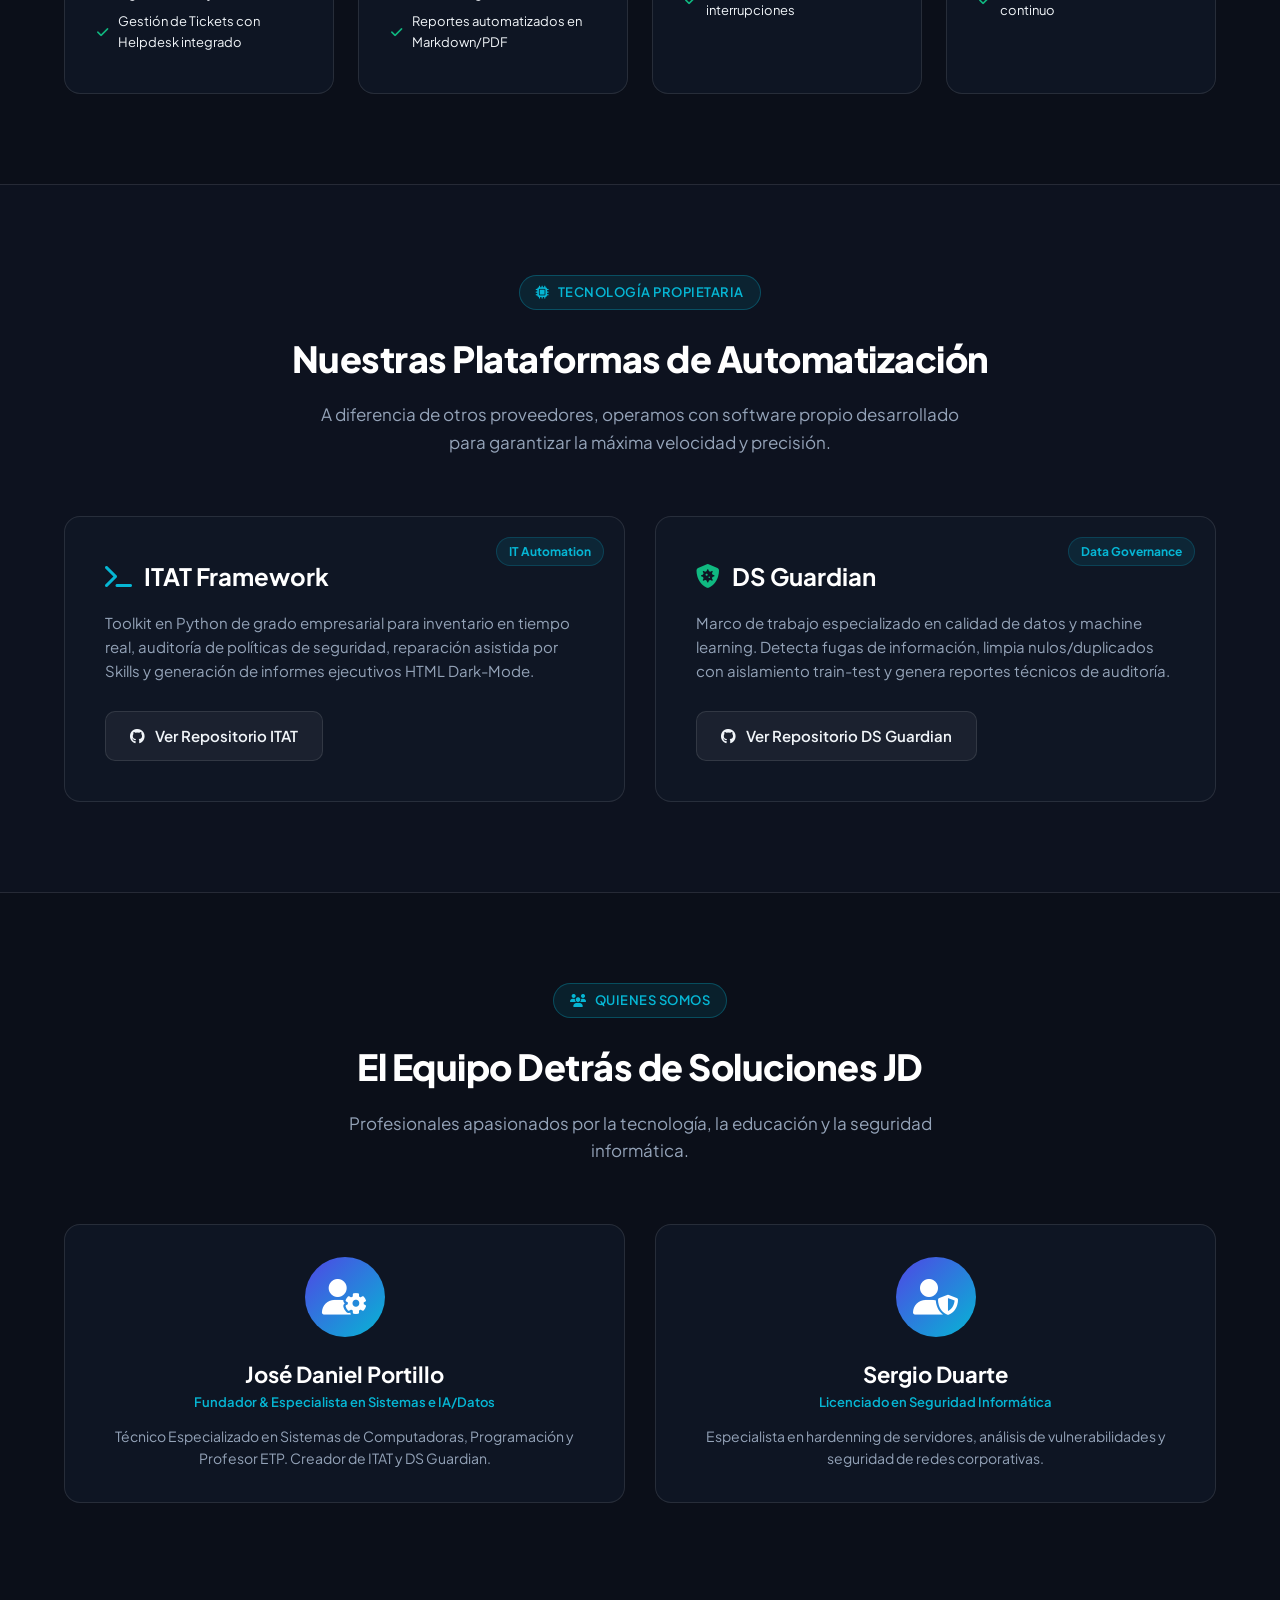
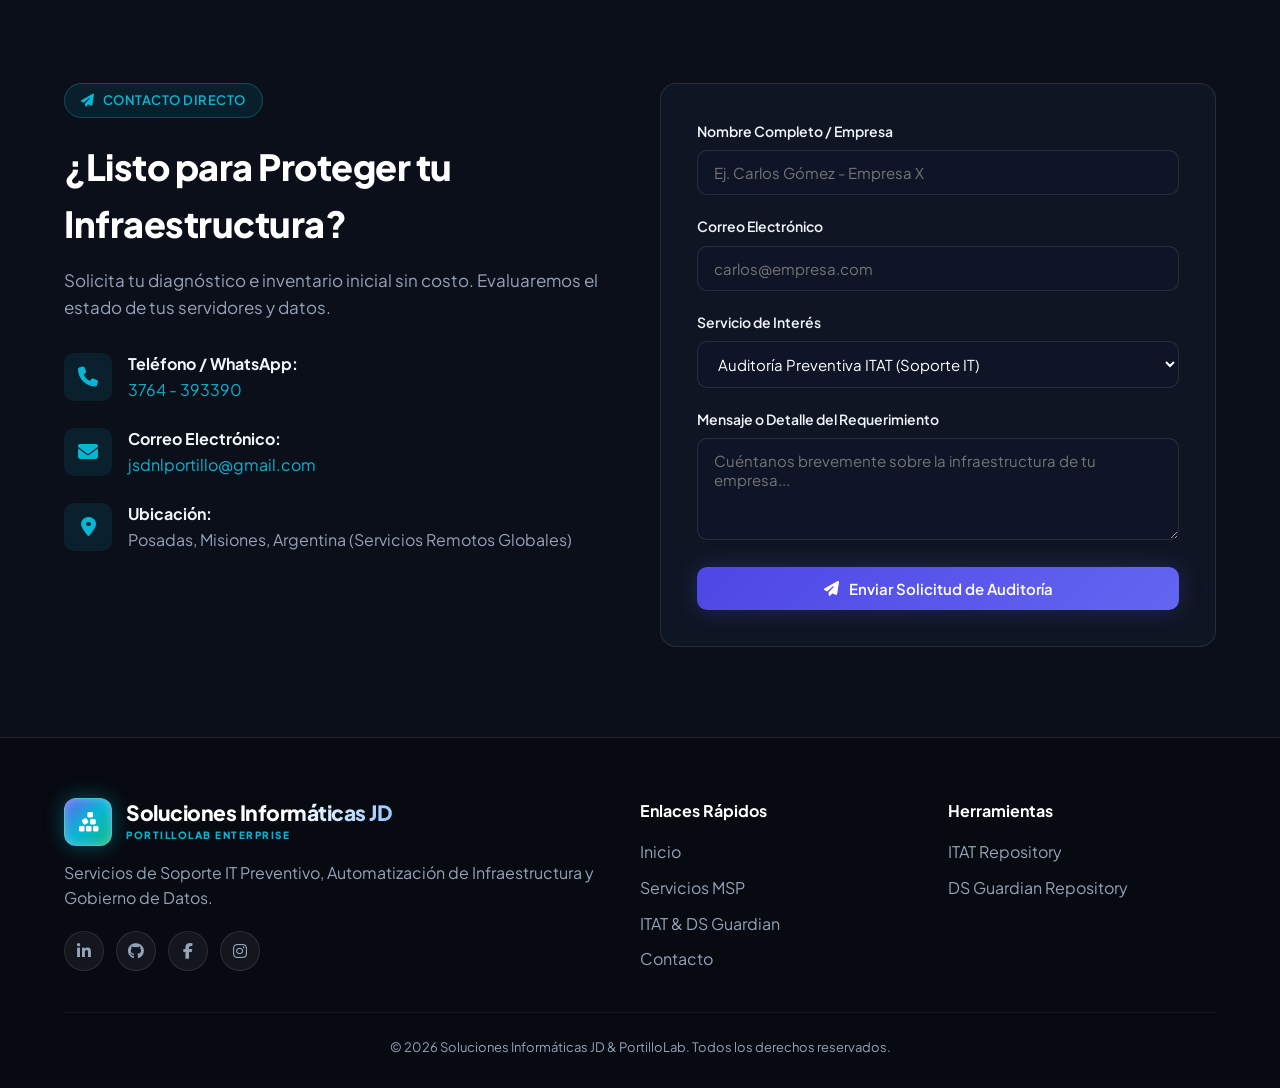
==== commit 293b1286: "style: update logo icon emblem and brand name to Soluciones Informáticas JD" ====
--- a/index.html
+++ b/index.html
@@ -18,9 +18,9 @@
   <header>
     <div class="container nav-container">
       <a href="#" class="logo" id="logoLink">
-        <div class="logo-icon"><i class="fa-solid fa-shield-halved"></i></div>
+        <div class="logo-icon"><i class="fa-solid fa-cubes-stacked"></i></div>
         <div class="logo-text">
-          <span class="logo-title">Soluciones JD</span>
+          <span class="logo-title">Soluciones Informáticas JD</span>
           <span class="logo-subtitle">PortilloLab Enterprise</span>
         </div>
       </a>
@@ -293,9 +293,9 @@
       <div class="footer-grid">
         <div>
           <div class="logo" style="margin-bottom: 14px;">
-            <div class="logo-icon"><i class="fa-solid fa-shield-halved"></i></div>
+            <div class="logo-icon"><i class="fa-solid fa-cubes-stacked"></i></div>
             <div class="logo-text">
-              <span class="logo-title">Soluciones JD</span>
+              <span class="logo-title">Soluciones Informáticas JD</span>
               <span class="logo-subtitle">PortilloLab Enterprise</span>
             </div>
           </div>
--- a/style.css
+++ b/style.css
@@ -1,696 +1,680 @@
 /* ==========================================================================
-   Soluciones Informáticas JD / PortilloLab - Main Stylesheet
-   Modern Glassmorphism & Dark Tech Theme (2026 Edition)
+   DISEÑO DEL SISTEMA VISUAL - SOLUCIONES INFORMÁTICA JD & PORTILLOLAB
+   Estilo: High-Tech Dark / Premium Glassmorphism (2026 Edition)
    ========================================================================== */
 
-@import url('https://fonts.googleapis.com/css2?family=Plus+Jakarta+Sans:wght@300;400;500;600;700;800&family=JetBrains+Mono:wght@400;500&display=swap');
+@import url('https://fonts.googleapis.com/css2?family=Plus+Jakarta+Sans:wght@300;400;500;600;700;800&family=JetBrains+Mono:wght@400;500;600&display=swap');
 
 :root {
-  --bg-dark: #0b0f19;
-  --bg-card: rgba(15, 23, 42, 0.75);
-  --bg-card-hover: rgba(30, 41, 59, 0.85);
-  --accent-cyan: #06b6d4;
-  --accent-blue: #3b82f6;
-  --accent-indigo: #6366f1;
-  --accent-emerald: #10b981;
-  --text-main: #f8fafc;
-  --text-muted: #94a3b8;
-  --border-light: rgba(255, 255, 255, 0.1);
-  --border-cyan: rgba(6, 182, 212, 0.3);
-  --glow-cyan: 0 0 25px rgba(6, 182, 212, 0.25);
-  --glow-blue: 0 0 25px rgba(59, 130, 246, 0.25);
-  --font-main: 'Plus Jakarta Sans', -apple-system, BlinkMacSystemFont, sans-serif;
-  --font-mono: 'JetBrains Mono', monospace;
-}
-
+    --bg-main: #0b0f19;
+    --bg-card: rgba(17, 24, 39, 0.75);
+    --bg-card-hover: rgba(30, 41, 59, 0.85);
+    --bg-header: rgba(11, 15, 25, 0.9);
+    
+    --color-primary: #4f46e5;
+    --color-primary-hover: #6366f1;
+    --color-secondary: #06b6d4;
+    --color-success: #10b981;
+    --color-warning: #f59e0b;
+    --color-danger: #ef4444;
+    --color-info: #3b82f6;
+    
+    --text-main: #f1f5f9;
+    --text-muted: #94a3b8;
+    --text-white: #ffffff;
+    
+    --border-glass: rgba(255, 255, 255, 0.1);
+    --border-glow: rgba(99, 102, 241, 0.4);
+    
+    --font-sans: 'Plus Jakarta Sans', sans-serif;
+    --font-mono: 'JetBrains Mono', monospace;
+    
+    --border-radius-lg: 16px;
+    --border-radius-md: 10px;
+    --border-radius-sm: 6px;
+    
+    --shadow-premium: 0 20px 40px -15px rgba(0, 0, 0, 0.6);
+    --shadow-glow: 0 0 25px rgba(99, 102, 241, 0.25);
+    --transition: all 0.3s cubic-bezier(0.4, 0, 0.2, 1);
+}
+
+/* Reset Global */
 * {
-  margin: 0;
-  padding: 0;
-  box-sizing: border-box;
-}
-
-html {
-  scroll-behavior: smooth;
-  font-family: var(--font-main);
-  background-color: var(--bg-dark);
-  color: var(--text-main);
-  line-height: 1.6;
+    margin: 0;
+    padding: 0;
+    box-sizing: border-box;
+    font-family: var(--font-sans);
+    scroll-behavior: smooth;
+    list-style: none !important;
+    text-decoration: none;
 }
 
 body {
-  overflow-x: hidden;
-  background: radial-gradient(circle at 50% 0%, #1e1b4b 0%, #0b0f19 70%);
-  min-height: 100vh;
-}
-
-/* Custom Scrollbar */
-::-webkit-scrollbar {
-  width: 8px;
-}
-::-webkit-scrollbar-track {
-  background: var(--bg-dark);
-}
-::-webkit-scrollbar-thumb {
-  background: #334155;
-  border-radius: 4px;
-}
-::-webkit-scrollbar-thumb:hover {
-  background: var(--accent-cyan);
-}
-
-/* Utility Layout Containers */
+    background-color: var(--bg-main);
+    color: var(--text-main);
+    line-height: 1.6;
+    overflow-x: hidden;
+}
+
+/* Layout Container */
 .container {
-  width: 90%;
-  max-width: 1200px;
-  margin: 0 auto;
-  padding: 0 15px;
+    width: 100%;
+    max-width: 1200px;
+    margin: 0 auto;
+    padding: 0 24px;
+}
+
+/* Utility Classes */
+.text-center { text-align: center; }
+.text-cyan { color: var(--color-secondary) !important; }
+.text-emerald { color: var(--color-success) !important; }
+.text-muted { color: var(--text-muted) !important; }
+.d-none { display: none !important; }
+
+.badge {
+    display: inline-flex;
+    align-items: center;
+    gap: 8px;
+    background: rgba(6, 182, 212, 0.1);
+    border: 1px solid rgba(6, 182, 212, 0.3);
+    color: var(--color-secondary);
+    padding: 6px 16px;
+    border-radius: 30px;
+    font-size: 13px;
+    font-weight: 600;
+    margin-bottom: 20px;
+    text-transform: uppercase;
+    letter-spacing: 0.5px;
 }
 
 .section {
-  padding: 90px 0;
-}
-
-.text-center { text-align: center; }
-.text-cyan { color: var(--accent-cyan); }
-.text-emerald { color: var(--accent-emerald); }
-
-.badge {
-  display: inline-flex;
-  align-items: center;
-  gap: 6px;
-  padding: 6px 14px;
-  background: rgba(6, 182, 212, 0.1);
-  border: 1px solid var(--border-cyan);
-  border-radius: 20px;
-  color: var(--accent-cyan);
-  font-size: 0.85rem;
-  font-weight: 600;
-  letter-spacing: 0.5px;
-  text-transform: uppercase;
-  margin-bottom: 16px;
+    padding: 90px 0;
+    position: relative;
+}
+
+.section-header {
+    margin-bottom: 60px;
+}
+
+.section-title {
+    font-size: 36px;
+    font-weight: 800;
+    color: var(--text-white);
+    letter-spacing: -0.5px;
+    margin-bottom: 14px;
+}
+
+.section-subtitle {
+    font-size: 17px;
+    color: var(--text-muted);
+    max-width: 650px;
+    margin: 0 auto;
 }
 
 /* Buttons */
 .btn {
-  display: inline-flex;
-  align-items: center;
-  justify-content: center;
-  gap: 10px;
-  padding: 14px 28px;
-  border-radius: 12px;
-  font-size: 1rem;
-  font-weight: 600;
-  text-decoration: none;
-  transition: all 0.3s cubic-bezier(0.4, 0, 0.2, 1);
-  cursor: pointer;
-  border: none;
+    display: inline-flex;
+    align-items: center;
+    justify-content: center;
+    gap: 10px;
+    padding: 12px 24px;
+    font-size: 15px;
+    font-weight: 600;
+    border-radius: var(--border-radius-md);
+    cursor: pointer;
+    transition: var(--transition);
+    border: none;
 }
 
 .btn-primary {
-  background: linear-gradient(135deg, var(--accent-cyan) 0%, var(--accent-blue) 100%);
-  color: #fff;
-  box-shadow: var(--glow-cyan);
+    background: linear-gradient(135deg, var(--color-primary), var(--color-primary-hover));
+    color: #ffffff !important;
+    box-shadow: var(--shadow-glow);
 }
 
 .btn-primary:hover {
-  transform: translateY(-2px);
-  box-shadow: 0 0 35px rgba(6, 182, 212, 0.45);
+    transform: translateY(-2px);
+    box-shadow: 0 0 30px rgba(99, 102, 241, 0.5);
 }
 
 .btn-secondary {
-  background: rgba(30, 41, 59, 0.8);
-  color: var(--text-main);
-  border: 1px solid var(--border-light);
-  backdrop-filter: blur(10px);
+    background: rgba(255, 255, 255, 0.05);
+    border: 1px solid var(--border-glass);
+    color: var(--text-main) !important;
 }
 
 .btn-secondary:hover {
-  background: rgba(51, 65, 85, 0.9);
-  border-color: var(--accent-cyan);
-  color: var(--accent-cyan);
-  transform: translateY(-2px);
-}
-
-/* Header & Glass Navigation */
+    background: rgba(255, 255, 255, 0.1);
+    border-color: var(--color-secondary);
+    color: var(--text-white) !important;
+    transform: translateY(-2px);
+}
+
+/* Header & Glass Navbar */
 header {
-  position: fixed;
-  top: 0;
-  left: 0;
-  width: 100%;
-  z-index: 1000;
-  background: rgba(11, 15, 25, 0.8);
-  backdrop-filter: blur(16px);
-  border-bottom: 1px solid var(--border-light);
-  transition: all 0.3s ease;
+    position: fixed;
+    top: 0;
+    left: 0;
+    width: 100%;
+    z-index: 1000;
+    background: var(--bg-header);
+    backdrop-filter: blur(16px);
+    border-bottom: 1px solid var(--border-glass);
 }
 
 .nav-container {
-  display: flex;
-  justify-content: space-between;
-  align-items: center;
-  height: 80px;
+    display: flex;
+    justify-content: space-between;
+    align-items: center;
+    height: 80px;
 }
 
 .logo {
-  display: flex;
-  align-items: center;
-  gap: 12px;
-  text-decoration: none;
+    display: flex;
+    align-items: center;
+    gap: 14px;
+    text-decoration: none;
 }
 
 .logo-icon {
-  width: 42px;
-  height: 42px;
-  background: linear-gradient(135deg, var(--accent-cyan), var(--accent-indigo));
-  border-radius: 10px;
-  display: flex;
-  align-items: center;
-  justify-content: center;
-  color: #fff;
-  font-size: 1.3rem;
-  box-shadow: var(--glow-cyan);
+    width: 48px;
+    height: 48px;
+    background: linear-gradient(135deg, #6366f1 0%, #06b6d4 50%, #10b981 100%);
+    border-radius: 12px;
+    display: flex;
+    align-items: center;
+    justify-content: center;
+    color: #ffffff;
+    font-size: 22px;
+    box-shadow: 0 0 20px rgba(6, 182, 212, 0.4), inset 0 0 10px rgba(255, 255, 255, 0.3);
+    border: 1px solid rgba(255, 255, 255, 0.25);
+    transition: var(--transition);
+}
+
+.logo:hover .logo-icon {
+    transform: rotate(5deg) scale(1.08);
+    box-shadow: 0 0 30px rgba(99, 102, 241, 0.6);
 }
 
 .logo-text {
-  display: flex;
-  flex-direction: column;
+    display: flex;
+    flex-direction: column;
 }
 
 .logo-title {
-  font-size: 1.25rem;
-  font-weight: 800;
-  color: #fff;
-  letter-spacing: -0.5px;
+    font-size: 21px;
+    font-weight: 800;
+    color: #ffffff;
+    line-height: 1.15;
+    letter-spacing: -0.5px;
+    background: linear-gradient(120deg, #ffffff 60%, #93c5fd 100%);
+    -webkit-background-clip: text;
+    -webkit-text-fill-color: transparent;
 }
 
 .logo-subtitle {
-  font-size: 0.7rem;
-  color: var(--accent-cyan);
-  font-weight: 600;
-  letter-spacing: 1px;
-  text-transform: uppercase;
+    font-size: 10px;
+    color: var(--color-secondary);
+    font-weight: 800;
+    letter-spacing: 1.5px;
+    text-transform: uppercase;
+    margin-top: 2px;
 }
 
 .nav-menu {
-  display: flex;
-  align-items: center;
-  gap: 32px;
-  list-style: none;
+    display: flex;
+    align-items: center;
+    gap: 28px;
+    list-style: none !important;
 }
 
 .nav-link {
-  color: var(--text-muted);
-  text-decoration: none;
-  font-weight: 500;
-  font-size: 0.95rem;
-  transition: color 0.3s ease;
+    color: var(--text-muted);
+    font-weight: 500;
+    font-size: 15px;
+    transition: var(--transition);
 }
 
 .nav-link:hover, .nav-link.active {
-  color: var(--accent-cyan);
+    color: var(--text-white);
 }
 
 .nav-toggle {
-  display: none;
-  background: none;
-  border: none;
-  color: #fff;
-  font-size: 1.5rem;
-  cursor: pointer;
+    display: none;
+    background: transparent;
+    border: none;
+    color: var(--text-white);
+    font-size: 24px;
+    cursor: pointer;
 }
 
 /* Hero Section */
 .hero {
-  padding-top: 170px;
-  padding-bottom: 100px;
-  position: relative;
+    padding-top: 150px;
+    padding-bottom: 90px;
+    position: relative;
+    background: radial-gradient(circle at 80% 20%, rgba(99, 102, 241, 0.12) 0%, transparent 60%);
 }
 
 .hero-grid {
-  display: grid;
-  grid-template-columns: 1.2fr 0.8fr;
-  gap: 50px;
-  align-items: center;
+    display: grid;
+    grid-template-columns: 1fr 1fr;
+    gap: 50px;
+    align-items: center;
 }
 
 .hero-title {
-  font-size: 3.2rem;
-  font-weight: 800;
-  line-height: 1.15;
-  margin-bottom: 20px;
-  background: linear-gradient(to right, #ffffff, #94a3b8);
-  -webkit-background-clip: text;
-  -webkit-text-fill-color: transparent;
+    font-size: 48px;
+    font-weight: 800;
+    line-height: 1.15;
+    color: var(--text-white);
+    margin-bottom: 20px;
+    letter-spacing: -1px;
 }
 
 .hero-subtitle {
-  font-size: 1.15rem;
-  color: var(--text-muted);
-  margin-bottom: 35px;
-  max-width: 600px;
+    font-size: 18px;
+    color: var(--text-muted);
+    margin-bottom: 36px;
+    line-height: 1.6;
 }
 
 .hero-cta {
-  display: flex;
-  gap: 16px;
-  flex-wrap: wrap;
-  margin-bottom: 40px;
+    display: flex;
+    gap: 16px;
+    margin-bottom: 40px;
 }
 
 .hero-stats {
-  display: flex;
-  gap: 35px;
-  border-top: 1px solid var(--border-light);
-  padding-top: 30px;
+    display: flex;
+    gap: 40px;
+    border-top: 1px solid var(--border-glass);
+    padding-top: 24px;
 }
 
 .stat-item {
-  display: flex;
-  flex-direction: column;
+    display: flex;
+    flex-direction: column;
 }
 
 .stat-number {
-  font-size: 1.8rem;
-  font-weight: 800;
-  color: var(--accent-cyan);
-  font-family: var(--font-mono);
+    font-size: 28px;
+    font-weight: 800;
+    color: var(--color-secondary);
 }
 
 .stat-label {
-  font-size: 0.85rem;
-  color: var(--text-muted);
-}
-
-/* Hero Code/Console Card */
+    font-size: 13px;
+    color: var(--text-muted);
+}
+
+/* Terminal Console Box */
 .console-card {
-  background: rgba(15, 23, 42, 0.9);
-  border: 1px solid var(--border-cyan);
-  border-radius: 16px;
-  overflow: hidden;
-  box-shadow: var(--glow-cyan);
-  transform: perspective(1000px) rotateY(-5deg) rotateX(2deg);
-  transition: transform 0.5s ease;
-}
-
-.console-card:hover {
-  transform: perspective(1000px) rotateY(0deg) rotateX(0deg);
+    background: #0f172a;
+    border: 1px solid rgba(255, 255, 255, 0.15);
+    border-radius: var(--border-radius-lg);
+    box-shadow: var(--shadow-premium);
+    overflow: hidden;
 }
 
 .console-header {
-  background: rgba(30, 41, 59, 0.9);
-  padding: 12px 18px;
-  display: flex;
-  align-items: center;
-  gap: 8px;
-  border-bottom: 1px solid var(--border-light);
+    background: #1e293b;
+    padding: 12px 18px;
+    display: flex;
+    align-items: center;
+    gap: 8px;
+    border-bottom: 1px solid rgba(255, 255, 255, 0.05);
 }
 
 .console-btn {
-  width: 12px;
-  height: 12px;
-  border-radius: 50%;
-}
+    width: 12px;
+    height: 12px;
+    border-radius: 50%;
+}
+
 .btn-red { background: #ef4444; }
 .btn-yellow { background: #f59e0b; }
 .btn-green { background: #10b981; }
 
 .console-title {
-  font-size: 0.8rem;
-  color: var(--text-muted);
-  font-family: var(--font-mono);
-  margin-left: auto;
+    margin-left: auto;
+    font-family: var(--font-mono);
+    font-size: 12px;
+    color: #64748b;
 }
 
 .console-body {
-  padding: 20px;
-  font-family: var(--font-mono);
-  font-size: 0.88rem;
-  color: #38bdf8;
-  line-height: 1.7;
-}
-
-.console-line { margin-bottom: 6px; }
-.console-cmd { color: #f43f5e; }
-.console-success { color: #34d399; }
+    padding: 20px;
+    font-family: var(--font-mono);
+    font-size: 13px;
+    min-height: 250px;
+    background-color: #090d16;
+    color: #e2e8f0;
+    line-height: 1.8;
+}
+
+.console-prompt { color: #38bdf8; }
+.console-cmd { color: #f1f5f9; font-weight: 600; }
+.console-success { color: #4ade80; }
 .console-info { color: #fbbf24; }
 
-/* Services Grid Section */
-.section-header {
-  margin-bottom: 60px;
-}
-
-.section-title {
-  font-size: 2.3rem;
-  font-weight: 800;
-  margin-bottom: 12px;
-}
-
-.section-subtitle {
-  color: var(--text-muted);
-  font-size: 1.1rem;
-  max-width: 650px;
-  margin: 0 auto;
-}
-
+/* Service Cards */
 .services-grid {
-  display: grid;
-  grid-template-columns: repeat(auto-fit, minmax(280px, 1fr));
-  gap: 30px;
+    display: grid;
+    grid-template-columns: repeat(auto-fit, minmax(270px, 1fr));
+    gap: 24px;
 }
 
 .service-card {
-  background: var(--bg-card);
-  border: 1px solid var(--border-light);
-  border-radius: 16px;
-  padding: 32px;
-  backdrop-filter: blur(12px);
-  transition: all 0.3s ease;
-  position: relative;
-  overflow: hidden;
-}
-
-.service-card::before {
-  content: '';
-  position: absolute;
-  top: 0;
-  left: 0;
-  width: 100%;
-  height: 3px;
-  background: linear-gradient(90deg, var(--accent-cyan), var(--accent-blue));
-  opacity: 0;
-  transition: opacity 0.3s ease;
+    background: var(--bg-card);
+    backdrop-filter: blur(12px);
+    border: 1px solid var(--border-glass);
+    border-radius: var(--border-radius-lg);
+    padding: 32px;
+    transition: var(--transition);
 }
 
 .service-card:hover {
-  transform: translateY(-8px);
-  background: var(--bg-card-hover);
-  border-color: var(--border-cyan);
-  box-shadow: var(--glow-cyan);
-}
-
-.service-card:hover::before {
-  opacity: 1;
+    background: var(--bg-card-hover);
+    border-color: var(--border-glow);
+    transform: translateY(-5px);
+    box-shadow: var(--shadow-premium), var(--shadow-glow);
 }
 
 .service-icon {
-  width: 54px;
-  height: 54px;
-  background: rgba(6, 182, 212, 0.1);
-  border-radius: 14px;
-  display: flex;
-  align-items: center;
-  justify-content: center;
-  font-size: 1.6rem;
-  color: var(--accent-cyan);
-  margin-bottom: 22px;
+    width: 54px;
+    height: 54px;
+    background: rgba(99, 102, 241, 0.15);
+    color: var(--color-primary-hover);
+    border-radius: var(--border-radius-md);
+    display: flex;
+    align-items: center;
+    justify-content: center;
+    font-size: 24px;
+    margin-bottom: 20px;
 }
 
 .service-title {
-  font-size: 1.3rem;
-  font-weight: 700;
-  margin-bottom: 12px;
+    font-size: 20px;
+    font-weight: 700;
+    color: var(--text-white);
+    margin-bottom: 12px;
 }
 
 .service-desc {
-  color: var(--text-muted);
-  font-size: 0.95rem;
-  margin-bottom: 20px;
-}
-
-.service-features {
-  list-style: none;
-  display: flex;
-  flex-direction: column;
-  gap: 10px;
+    font-size: 14px;
+    color: var(--text-muted);
+    margin-bottom: 20px;
 }
 
 .service-features li {
-  display: flex;
-  align-items: center;
-  gap: 10px;
-  font-size: 0.88rem;
-  color: var(--text-main);
-}
-
-.service-features i {
-  color: var(--accent-emerald);
-  font-size: 0.8rem;
-}
-
-/* Framework / Tools Showcase */
+    display: flex;
+    align-items: center;
+    gap: 10px;
+    font-size: 13px;
+    color: var(--text-main);
+    margin-bottom: 8px;
+    list-style: none !important;
+}
+
+.service-features li i {
+    color: var(--color-success);
+}
+
+/* Frameworks Showcase */
 .tools-showcase {
-  background: rgba(15, 23, 42, 0.5);
-  border-y: 1px solid var(--border-light);
+    background: rgba(15, 23, 42, 0.4);
+    border-top: 1px solid var(--border-glass);
+    border-bottom: 1px solid var(--border-glass);
 }
 
 .tools-grid {
-  display: grid;
-  grid-template-columns: 1fr 1fr;
-  gap: 40px;
+    display: grid;
+    grid-template-columns: 1fr 1fr;
+    gap: 30px;
 }
 
 .tool-box {
-  background: var(--bg-card);
-  border: 1px solid var(--border-cyan);
-  border-radius: 20px;
-  padding: 40px;
-  position: relative;
+    background: var(--bg-card);
+    border: 1px solid var(--border-glass);
+    border-radius: var(--border-radius-lg);
+    padding: 40px;
+    position: relative;
 }
 
 .tool-badge {
-  position: absolute;
-  top: 24px;
-  right: 24px;
-  background: rgba(16, 185, 129, 0.15);
-  color: var(--accent-emerald);
-  padding: 4px 12px;
-  border-radius: 12px;
-  font-size: 0.75rem;
-  font-weight: 700;
-  text-transform: uppercase;
+    position: absolute;
+    top: 20px;
+    right: 20px;
+    background: rgba(6, 182, 212, 0.1);
+    color: var(--color-secondary);
+    border: 1px solid rgba(6, 182, 212, 0.2);
+    font-size: 12px;
+    font-weight: 700;
+    padding: 4px 12px;
+    border-radius: 20px;
 }
 
 .tool-title {
-  font-size: 1.8rem;
-  font-weight: 800;
-  color: var(--accent-cyan);
-  margin-bottom: 10px;
-  display: flex;
-  align-items: center;
-  gap: 10px;
+    font-size: 24px;
+    color: var(--text-white);
+    margin-bottom: 16px;
+    display: flex;
+    align-items: center;
+    gap: 12px;
 }
 
 .tool-desc {
-  color: var(--text-muted);
-  margin-bottom: 24px;
-}
-
-/* Team Section */
+    font-size: 15px;
+    color: var(--text-muted);
+    margin-bottom: 28px;
+}
+
+/* Team Grid */
 .team-grid {
-  display: grid;
-  grid-template-columns: repeat(auto-fit, minmax(280px, 1fr));
-  gap: 30px;
+    display: grid;
+    grid-template-columns: 1fr 1fr;
+    gap: 30px;
 }
 
 .team-card {
-  background: var(--bg-card);
-  border: 1px solid var(--border-light);
-  border-radius: 16px;
-  padding: 30px;
-  text-align: center;
+    background: var(--bg-card);
+    border: 1px solid var(--border-glass);
+    border-radius: var(--border-radius-lg);
+    padding: 32px;
+    text-align: center;
+
 }
 
 .team-avatar {
-  width: 90px;
-  height: 90px;
-  border-radius: 50%;
-  background: linear-gradient(135deg, var(--accent-cyan), var(--accent-blue));
-  display: flex;
-  align-items: center;
-  justify-content: center;
-  font-size: 2.2rem;
-  color: #fff;
-  margin: 0 auto 16px auto;
-  border: 3px solid var(--accent-cyan);
+    width: 80px;
+    height: 80px;
+    background: linear-gradient(135deg, var(--color-primary), var(--color-secondary));
+    border-radius: 50%;
+    margin: 0 auto 20px;
+    display: flex;
+    align-items: center;
+    justify-content: center;
+    font-size: 36px;
+    color: #ffffff;
 }
 
 .team-name {
-  font-size: 1.25rem;
-  font-weight: 700;
+    font-size: 22px;
+    color: var(--text-white);
+    font-weight: 700;
 }
 
 .team-role {
-  color: var(--accent-cyan);
-  font-size: 0.88rem;
-  font-weight: 600;
-  margin-bottom: 12px;
+    font-size: 13px;
+    color: var(--color-secondary);
+    font-weight: 600;
+    margin-bottom: 12px;
 }
 
 .team-bio {
-  color: var(--text-muted);
-  font-size: 0.9rem;
-}
-
-/* Contact Section */
+    font-size: 14px;
+    color: var(--text-muted);
+}
+
+/* Contact Grid & Form */
 .contact-grid {
-  display: grid;
-  grid-template-columns: 1fr 1fr;
-  gap: 50px;
+    display: grid;
+    grid-template-columns: 1fr 1fr;
+    gap: 40px;
 }
 
 .contact-info-list {
-  display: flex;
-  flex-direction: column;
-  gap: 24px;
-  margin-top: 30px;
+    display: flex;
+    flex-direction: column;
+    gap: 24px;
+    margin-top: 30px;
 }
 
 .contact-info-item {
-  display: flex;
-  align-items: center;
-  gap: 16px;
+    display: flex;
+    align-items: center;
+    gap: 16px;
 }
 
 .contact-icon {
-  width: 48px;
-  height: 48px;
-  background: rgba(6, 182, 212, 0.1);
-  border-radius: 12px;
-  display: flex;
-  align-items: center;
-  justify-content: center;
-  color: var(--accent-cyan);
-  font-size: 1.3rem;
+    width: 48px;
+    height: 48px;
+    background: rgba(6, 182, 212, 0.1);
+    color: var(--color-secondary);
+    border-radius: var(--border-radius-md);
+    display: flex;
+    align-items: center;
+    justify-content: center;
+    font-size: 20px;
 }
 
 .contact-form {
-  background: var(--bg-card);
-  border: 1px solid var(--border-light);
-  border-radius: 20px;
-  padding: 36px;
+    background: var(--bg-card);
+    border: 1px solid var(--border-glass);
+    border-radius: var(--border-radius-lg);
+    padding: 36px;
 }
 
 .form-group {
-  margin-bottom: 20px;
+    margin-bottom: 20px;
 }
 
 .form-label {
-  display: block;
-  font-size: 0.88rem;
-  font-weight: 600;
-  margin-bottom: 8px;
-  color: var(--text-main);
-}
-
-.form-input, .form-textarea, .form-select {
-  width: 100%;
-  padding: 14px;
-  background: rgba(15, 23, 42, 0.8);
-  border: 1px solid var(--border-light);
-  border-radius: 10px;
-  color: #fff;
-  font-family: var(--font-main);
-  font-size: 0.95rem;
-  transition: border-color 0.3s ease;
-}
-
-.form-input:focus, .form-textarea:focus, .form-select:focus {
-  outline: none;
-  border-color: var(--accent-cyan);
-}
-
-/* Footer */
+    display: block;
+    font-size: 14px;
+    color: var(--text-main);
+    font-weight: 600;
+    margin-bottom: 8px;
+}
+
+.form-input, .form-select, .form-textarea {
+    width: 100%;
+    padding: 12px 16px;
+    background: rgba(15, 23, 42, 0.6);
+    border: 1px solid var(--border-glass);
+    border-radius: var(--border-radius-md);
+    color: #ffffff;
+    font-size: 15px;
+    outline: none;
+    transition: var(--transition);
+}
+
+.form-input:focus, .form-select:focus, .form-textarea:focus {
+    border-color: var(--color-primary-hover);
+    box-shadow: 0 0 15px rgba(99, 102, 241, 0.2);
+}
+
+/* Footer & Socials */
 footer {
-  background: #070a12;
-  border-top: 1px solid var(--border-light);
-  padding: 60px 0 30px 0;
+    background: #070a10;
+    border-top: 1px solid var(--border-glass);
+    padding: 60px 0 30px;
 }
 
 .footer-grid {
-  display: grid;
-  grid-template-columns: 2fr 1fr 1fr;
-  gap: 40px;
-  margin-bottom: 40px;
+    display: grid;
+    grid-template-columns: 2fr 1fr 1fr;
+    gap: 40px;
+    margin-bottom: 40px;
 }
 
 .footer-socials {
-  display: flex;
-  gap: 14px;
-  margin-top: 18px;
+    display: flex;
+    gap: 12px;
+    margin-top: 20px;
 }
 
 .social-btn {
-  width: 40px;
-  height: 40px;
-  border-radius: 10px;
-  background: rgba(255, 255, 255, 0.05);
-  display: flex;
-  align-items: center;
-  justify-content: center;
-  color: var(--text-muted);
-  text-decoration: none;
-  transition: all 0.3s ease;
+    width: 40px;
+    height: 40px;
+    background: rgba(255, 255, 255, 0.05);
+    border: 1px solid var(--border-glass);
+    border-radius: 50%;
+    display: flex;
+    align-items: center;
+    justify-content: center;
+    color: var(--text-muted);
+    transition: var(--transition);
 }
 
 .social-btn:hover {
-  background: var(--accent-cyan);
-  color: #fff;
-  transform: translateY(-3px);
+    background: var(--color-primary);
+    color: #ffffff;
+    transform: translateY(-3px);
 }
 
 .footer-bottom {
-  text-align: center;
-  border-top: 1px solid var(--border-light);
-  padding-top: 25px;
-  color: var(--text-muted);
-  font-size: 0.88rem;
+    text-align: center;
+    border-top: 1px solid rgba(255, 255, 255, 0.05);
+    padding-top: 24px;
+    font-size: 13px;
+    color: var(--text-muted);
 }
 
 /* Floating WhatsApp Button */
 .whatsapp-float {
-  position: fixed;
-  bottom: 30px;
-  right: 30px;
-  width: 60px;
-  height: 60px;
-  background: #25d366;
-  border-radius: 50%;
-  display: flex;
-  align-items: center;
-  justify-content: center;
-  color: #fff;
-  font-size: 2rem;
-  box-shadow: 0 4px 20px rgba(37, 211, 102, 0.4);
-  z-index: 999;
-  text-decoration: none;
-  transition: transform 0.3s ease;
+    position: fixed;
+    bottom: 30px;
+    right: 30px;
+    width: 60px;
+    height: 60px;
+    background: #25d366;
+    color: #ffffff;
+    border-radius: 50%;
+    display: flex;
+    align-items: center;
+    justify-content: center;
+    font-size: 32px;
+    box-shadow: 0 10px 25px rgba(37, 211, 102, 0.4);
+    z-index: 999;
+    transition: var(--transition);
 }
 
 .whatsapp-float:hover {
-  transform: scale(1.1);
-}
-
-/* Responsive Media Queries */
+    transform: scale(1.1);
+    box-shadow: 0 15px 30px rgba(37, 211, 102, 0.6);
+}
+
+/* Media Queries (Responsive Design) */
 @media (max-width: 992px) {
-  .hero-grid, .tools-grid, .contact-grid {
-    grid-template-columns: 1fr;
-  }
-  .hero-title { font-size: 2.5rem; }
-  .footer-grid { grid-template-columns: 1fr; }
-}
-
-@media (max-width: 768px) {
-  .nav-menu {
-    display: none;
-    position: absolute;
-    top: 80px;
-    left: 0;
-    width: 100%;
-    background: var(--bg-dark);
-    flex-direction: column;
-    padding: 20px;
-    border-bottom: 1px solid var(--border-light);
-  }
-  .nav-menu.active { display: flex; }
-  .nav-toggle { display: block; }
-}
+    .hero-grid, .tools-grid, .team-grid, .contact-grid, .footer-grid {
+        grid-template-columns: 1fr;
+    }
+    
+    .nav-toggle { display: block; }
+    
+    .nav-menu {
+        position: fixed;
+        top: 80px;
+        left: -100%;
+        width: 100%;
+        height: calc(100vh - 80px);
+        background: var(--bg-main);
+        flex-direction: column;
+        justify-content: center;
+        transition: var(--transition);
+    }
+    
+    .nav-menu.active { left: 0; }
+}
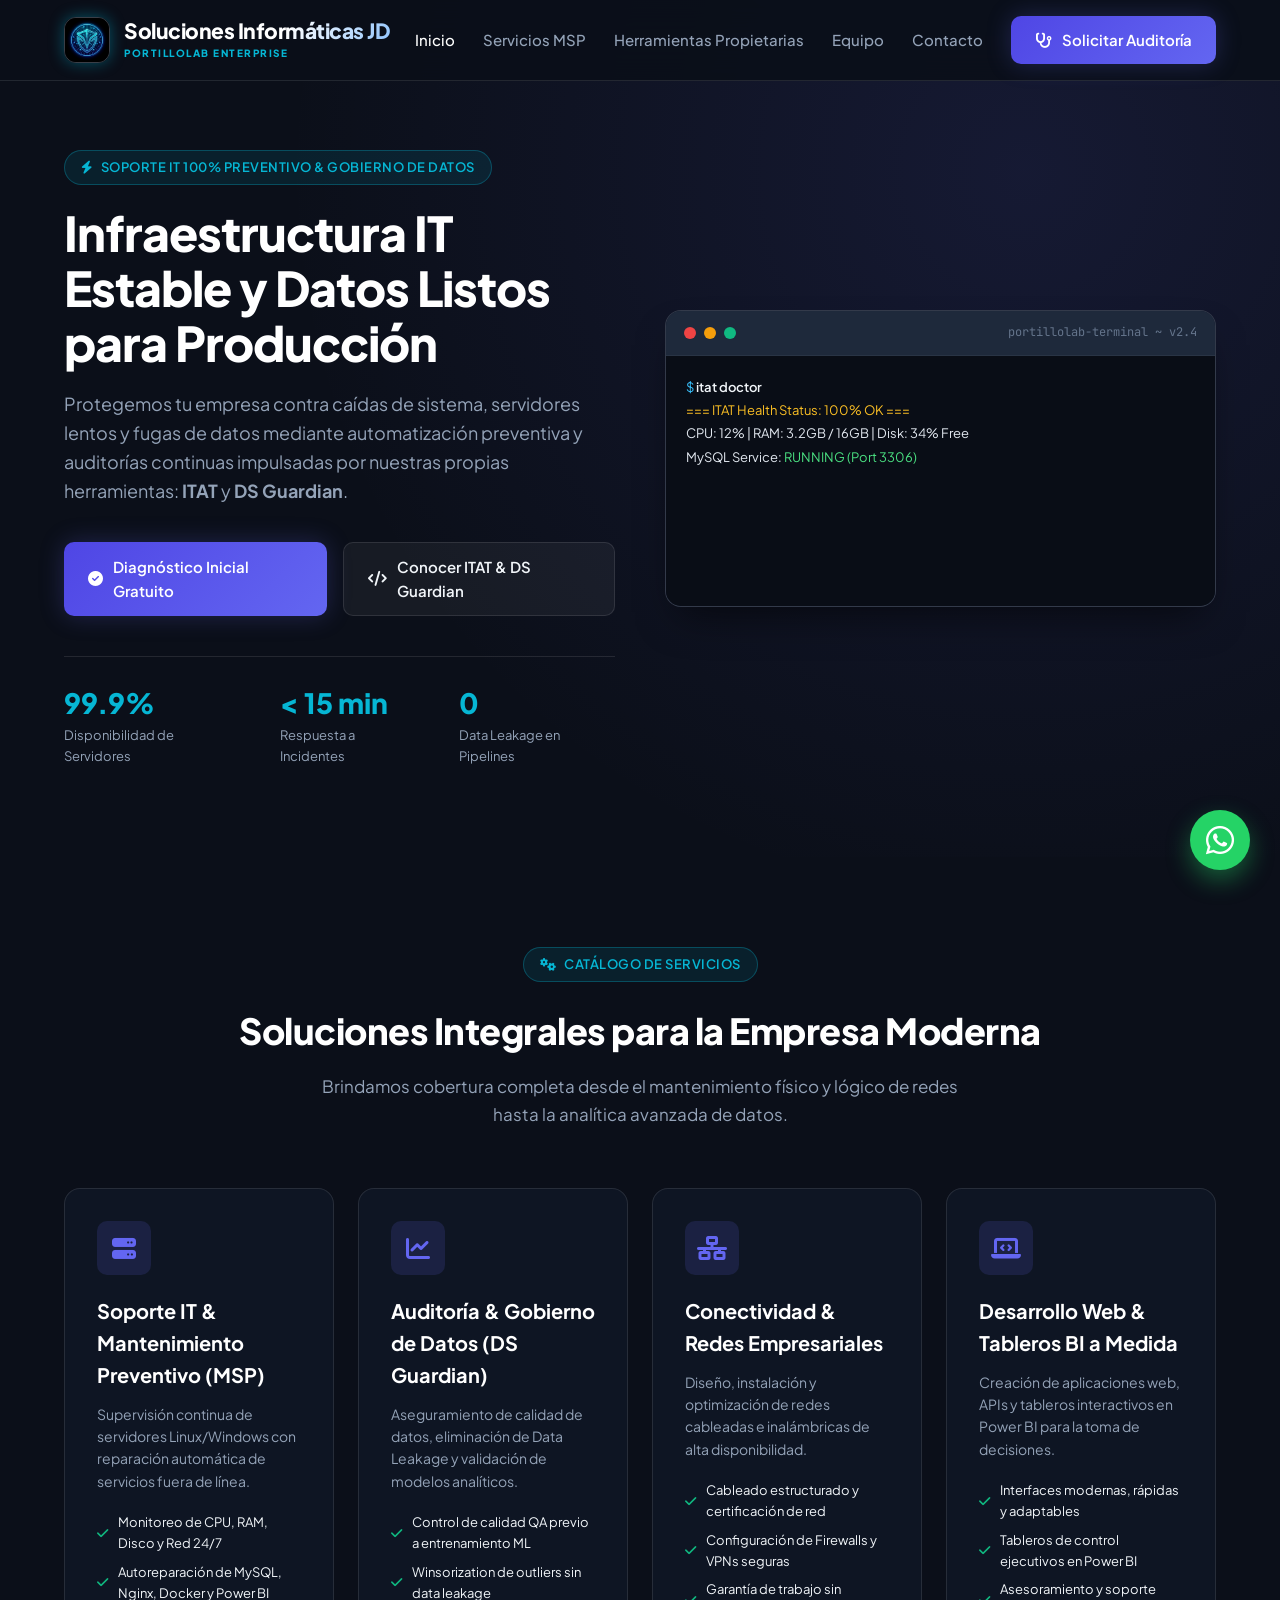
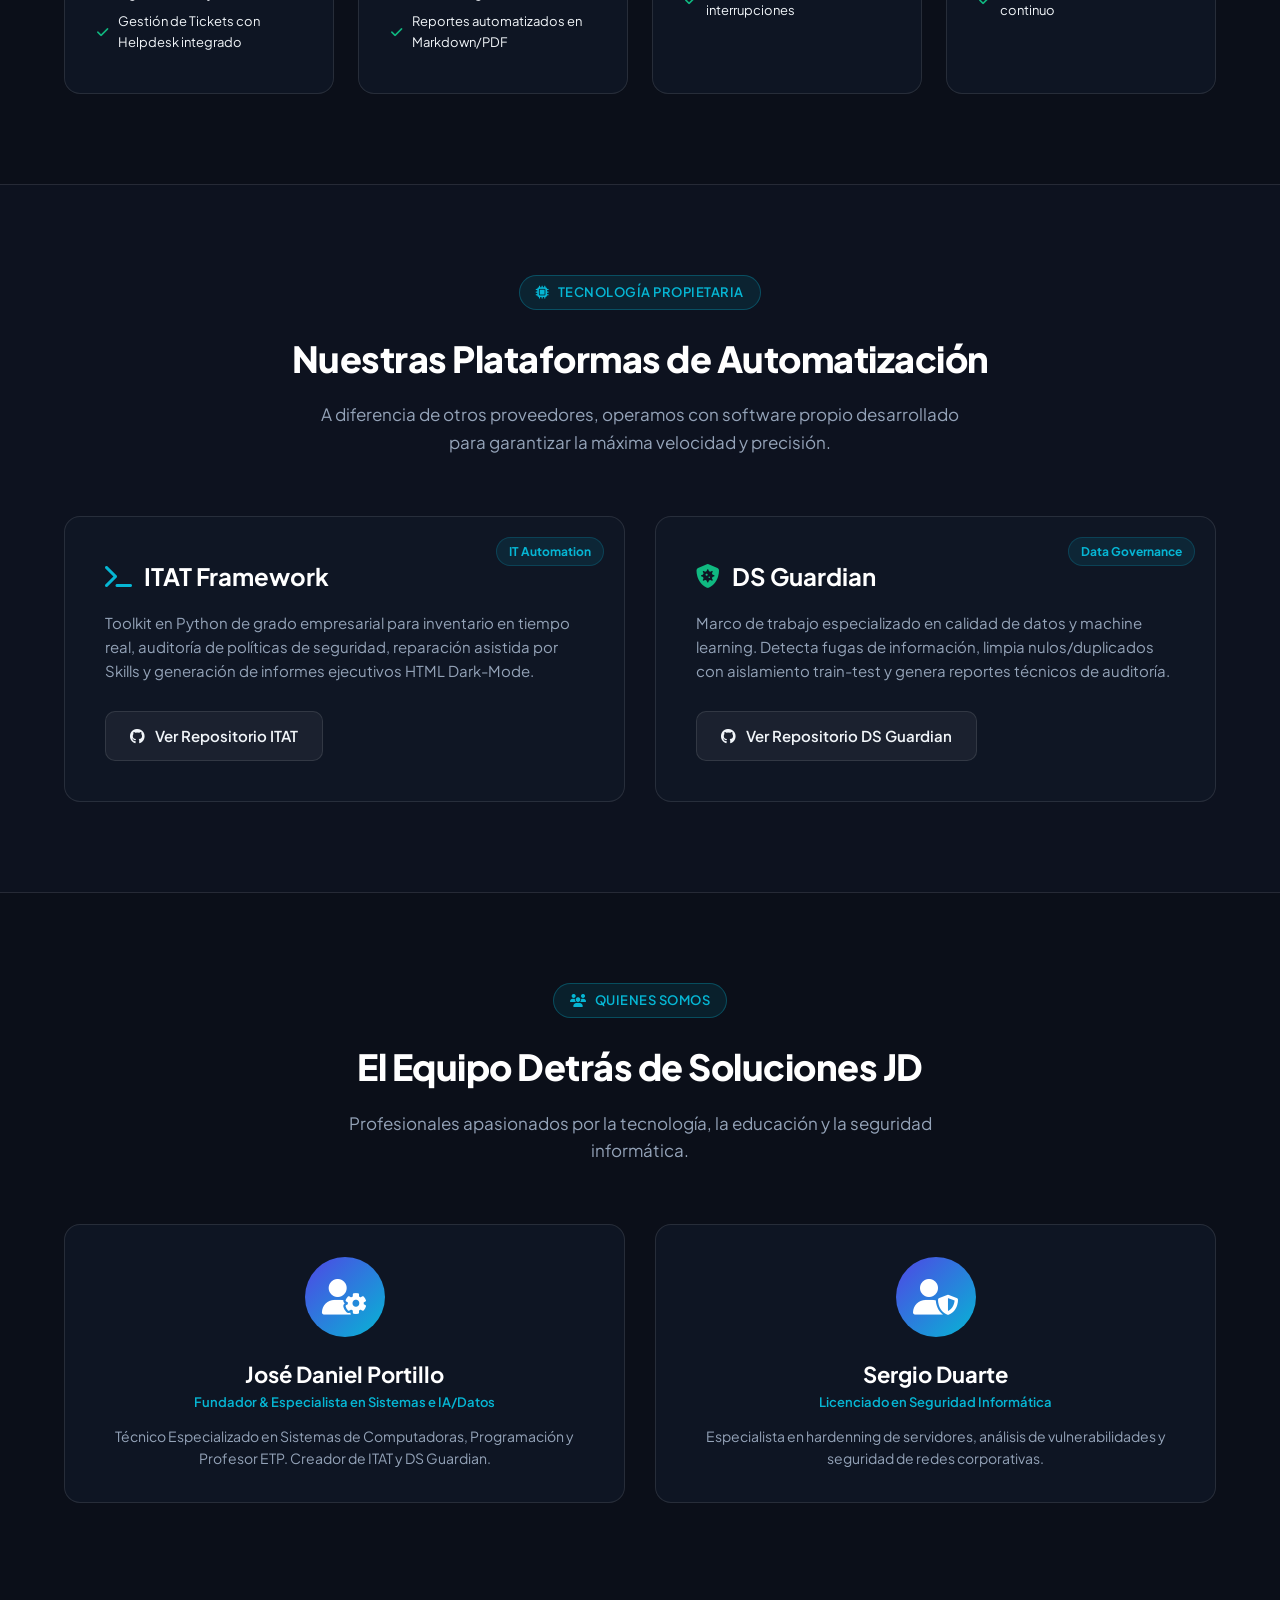
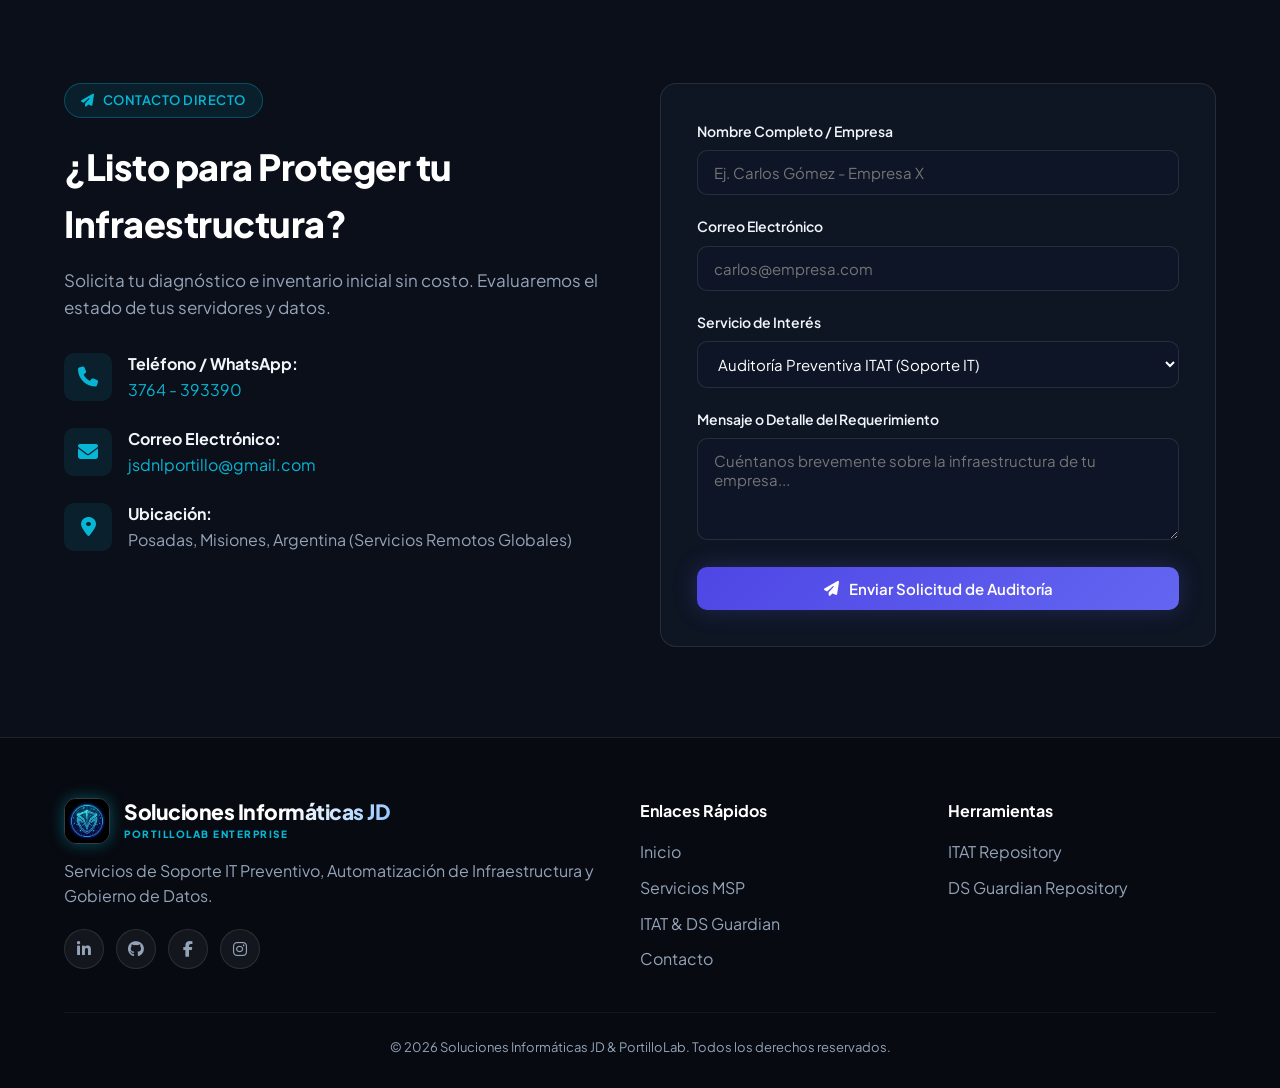
==== commit a5511265: "style: set logo_jd.png as official header emblem for Soluciones Informáticas JD" ====
--- a/index.html
+++ b/index.html
@@ -18,7 +18,7 @@
   <header>
     <div class="container nav-container">
       <a href="#" class="logo" id="logoLink">
-        <div class="logo-icon"><i class="fa-solid fa-cubes-stacked"></i></div>
+        <img src="logo_jd.png" alt="Soluciones Informáticas JD" class="logo-img">
         <div class="logo-text">
           <span class="logo-title">Soluciones Informáticas JD</span>
           <span class="logo-subtitle">PortilloLab Enterprise</span>
@@ -293,7 +293,7 @@
       <div class="footer-grid">
         <div>
           <div class="logo" style="margin-bottom: 14px;">
-            <div class="logo-icon"><i class="fa-solid fa-cubes-stacked"></i></div>
+            <img src="logo_jd.png" alt="Soluciones Informáticas JD" class="logo-img">
             <div class="logo-text">
               <span class="logo-title">Soluciones Informáticas JD</span>
               <span class="logo-subtitle">PortilloLab Enterprise</span>
--- a/style.css
+++ b/style.css
@@ -176,6 +176,21 @@
     text-decoration: none;
 }
 
+.logo-img {
+    height: 46px;
+    width: 46px;
+    object-fit: cover;
+    border-radius: 12px;
+    box-shadow: 0 0 15px rgba(6, 182, 212, 0.4);
+    border: 1px solid rgba(255, 255, 255, 0.2);
+    transition: var(--transition);
+}
+
+.logo:hover .logo-img {
+    transform: scale(1.08) rotate(3deg);
+    box-shadow: 0 0 25px rgba(99, 102, 241, 0.6);
+}
+
 .logo-icon {
     width: 48px;
     height: 48px;
